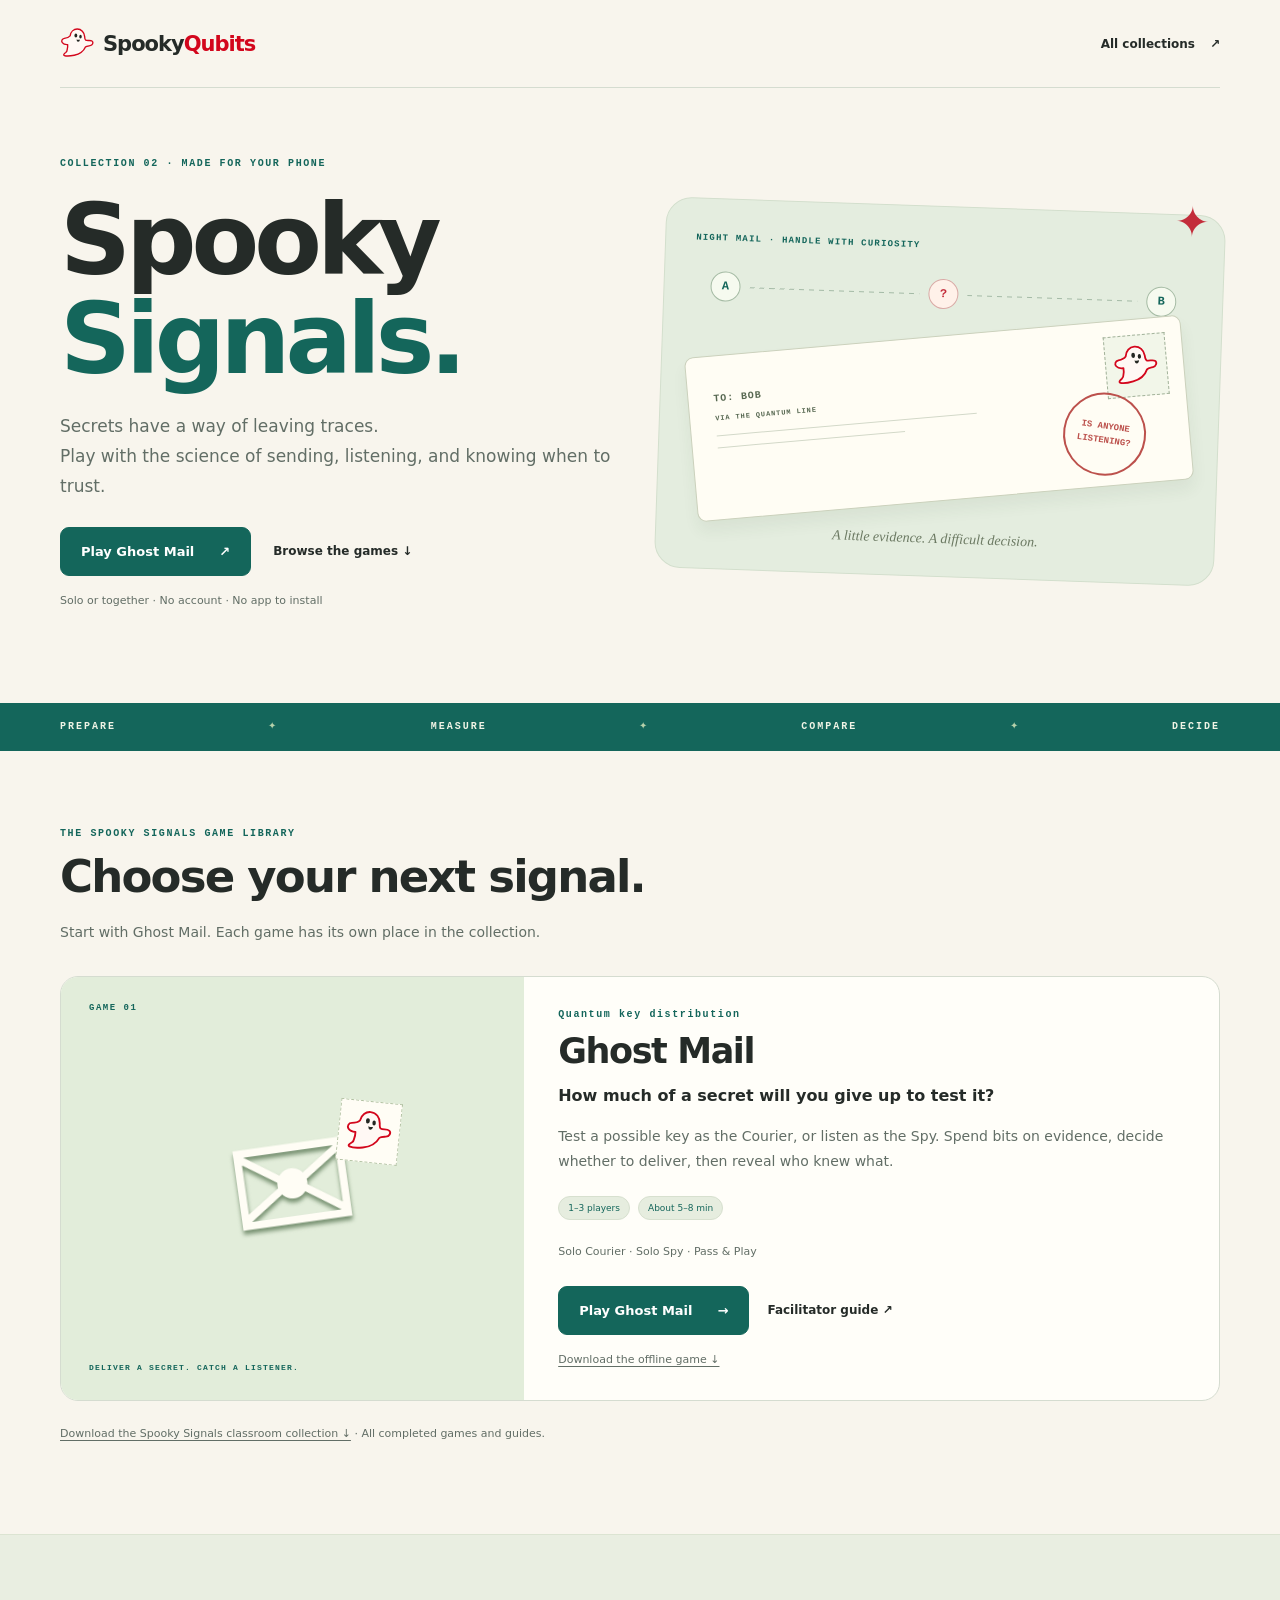
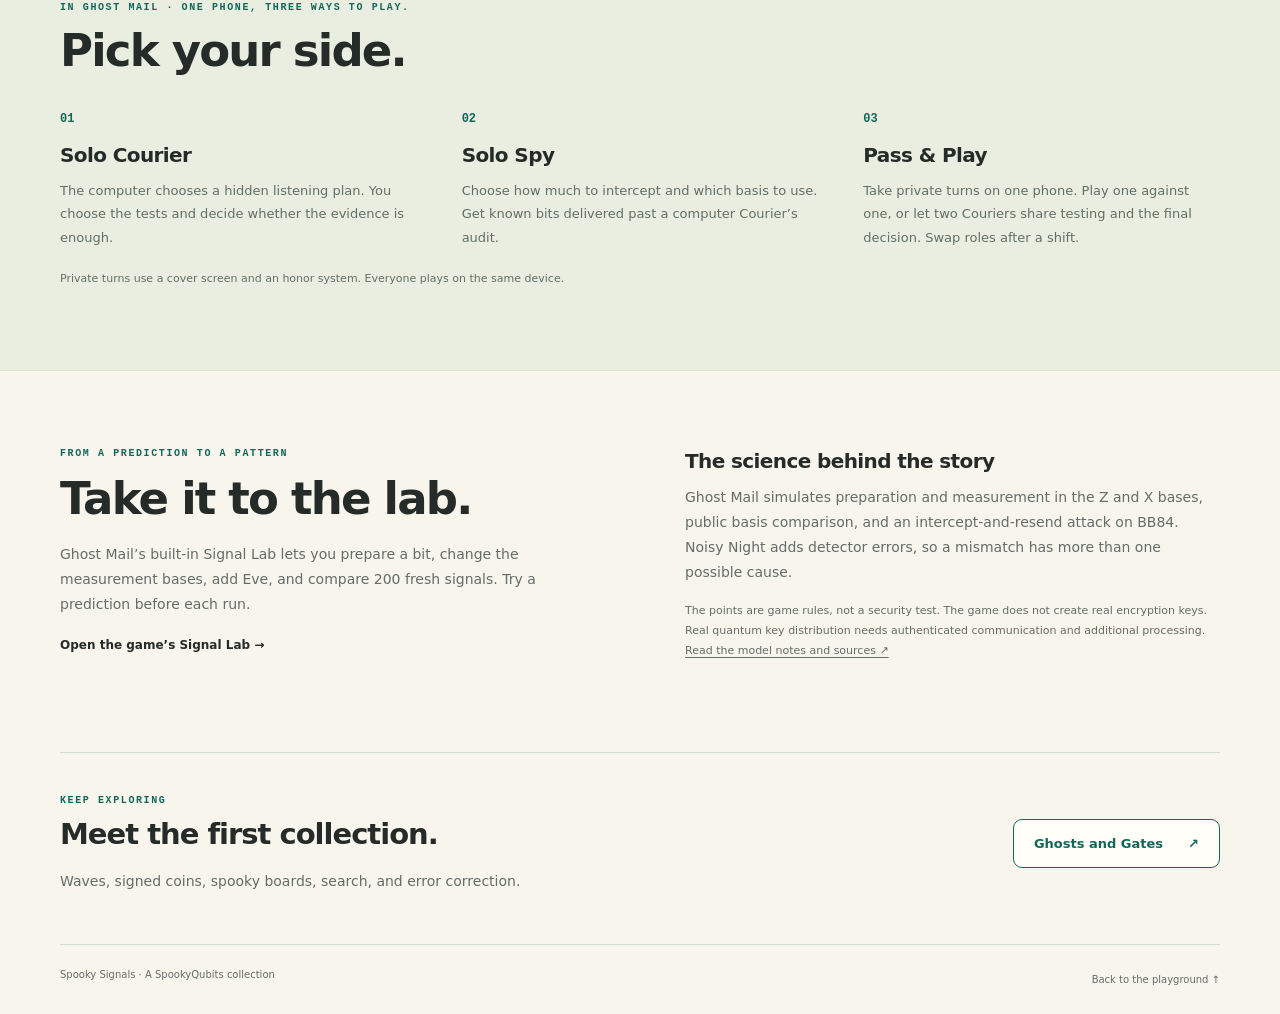
==== index.html @ 12bcbf74 "Publish Spooky Signals collection with Ghost Mail" ====
<!doctype html>
<html lang="en">
<head>
<meta charset="utf-8">
<meta name="viewport" content="width=device-width,initial-scale=1">
<meta name="theme-color" content="#f8f5ed">
<meta name="description" content="Spooky Signals, the second SpookyQubits collection. Play Ghost Mail on your phone: deliver a quantum key, test for a spy, and decide what to trust.">
<title>Spooky Signals · SpookyQubits</title>
<link rel="icon" href="assets/ghost.svg" type="image/svg+xml">
<link rel="stylesheet" href="signals.css">
</head>
<body>
<a class="skip" href="#main">Skip to content</a>
<header class="wrap masthead"><a class="brand" href="index.html"><img src="assets/ghost.svg" alt="" width="35" height="35">Spooky<span>Qubits</span></a><a class="back" href="https://spookyqubits.github.io/Ghosts_and_Gates/#collections">All collections <span aria-hidden="true">↗</span></a></header>
<main id="main">
<section class="wrap intro">
  <div><p class="eyebrow">COLLECTION 02 · MADE FOR YOUR PHONE</p><h1>Spooky<br><em>Signals.</em></h1><p class="lede">Secrets have a way of leaving traces.<br>Play with the science of sending, listening, and knowing when to trust.</p><div class="actions"><a class="button" href="games/ghost-mail/">Play Ghost Mail <span aria-hidden="true">↗</span></a><a class="text-link" href="#games">Browse the games ↓</a></div><p class="small">Solo or together · No account · No app to install</p></div>
  <div class="signal-art" aria-hidden="true"><span class="art-label">NIGHT MAIL · HANDLE WITH CURIOSITY</span><div class="mail-path"><span class="node alice">A</span><span class="trail"></span><span class="node eve">?</span><span class="trail"></span><span class="node bob">B</span></div><div class="envelope"><div class="stamp"><img src="assets/ghost.svg" width="46" height="46" alt=""></div><div class="address"><span>TO: BOB</span><span>VIA THE QUANTUM LINE</span><i></i><i></i></div><span class="postmark">IS ANYONE<br>LISTENING?</span></div><p class="art-note">A little evidence. A difficult decision.</p><span class="spark">✦</span></div>
</section>
<div class="band"><div class="wrap">PREPARE <span>✦</span> MEASURE <span>✦</span> COMPARE <span>✦</span> DECIDE</div></div>
<section class="wrap games-section" id="games" aria-labelledby="games-title">
  <p class="eyebrow">THE SPOOKY SIGNALS GAME LIBRARY</p><h2 id="games-title">Choose your next signal.</h2><p>Start with Ghost Mail. Each game has its own place in the collection.</p>
  <div class="games-grid"><article class="signal-game">
      <div class="game-illustration" aria-hidden="true"><span class="game-sequence">GAME 01</span><div class="game-envelope"><span>✉</span><img src="assets/ghost.svg" width="62" height="62" alt=""></div><p>DELIVER A SECRET. CATCH A LISTENER.</p></div>
      <div class="signal-game-body"><p class="eyebrow">Quantum key distribution</p><h3>Ghost Mail</h3><p class="question">How much of a secret will you give up to test it?</p><p>Test a possible key as the Courier, or listen as the Spy. Spend bits on evidence, decide whether to deliver, then reveal who knew what.</p><div class="tags"><span>1–3 players</span><span>About 5–8 min</span></div><p class="small">Solo Courier · Solo Spy · Pass &amp; Play</p><div class="actions"><a class="button" href="games/ghost-mail/">Play Ghost Mail <span aria-hidden="true">→</span></a><a class="text-link" href="games/ghost-mail/guide.html">Facilitator guide ↗</a></div><p class="small"><a href="games/ghost-mail/index.html" download="GhostMail_Offline.html">Download the offline game ↓</a></p></div>
    </article></div><p class="catalog-download small"><a href="downloads/spooky-signals-classroom-kit.zip" download>Download the Spooky Signals classroom collection ↓</a> · All completed games and guides.</p>
</section>
<section class="modes-section" aria-labelledby="modes-title"><div class="wrap"><p class="eyebrow">IN GHOST MAIL · ONE PHONE, THREE WAYS TO PLAY.</p><h2 id="modes-title">Pick your side.</h2><div class="modes"><article><span class="mode-number">01</span><h3>Solo Courier</h3><p>The computer chooses a hidden listening plan. You choose the tests and decide whether the evidence is enough.</p></article><article><span class="mode-number">02</span><h3>Solo Spy</h3><p>Choose how much to intercept and which basis to use. Get known bits delivered past a computer Courier’s audit.</p></article><article><span class="mode-number">03</span><h3>Pass &amp; Play</h3><p>Take private turns on one phone. Play one against one, or let two Couriers share testing and the final decision. Swap roles after a shift.</p></article></div><p class="small">Private turns use a cover screen and an honor system. Everyone plays on the same device.</p></div></section>
<section class="wrap learning"><div><p class="eyebrow">FROM A PREDICTION TO A PATTERN</p><h2>Take it to the lab.</h2><p>Ghost Mail’s built-in Signal Lab lets you prepare a bit, change the measurement bases, add Eve, and compare 200 fresh signals. Try a prediction before each run.</p><a class="text-link" href="games/ghost-mail/#lab">Open the game’s Signal Lab →</a></div><div><h3>The science behind the story</h3><p>Ghost Mail simulates preparation and measurement in the Z and X bases, public basis comparison, and an intercept-and-resend attack on BB84. Noisy Night adds detector errors, so a mismatch has more than one possible cause.</p><p class="small">The points are game rules, not a security test. The game does not create real encryption keys. Real quantum key distribution needs authenticated communication and additional processing. <a href="games/ghost-mail/guide.html#science">Read the model notes and sources ↗</a></p></div></section>
<section class="wrap collection-return"><div><p class="eyebrow">KEEP EXPLORING</p><h2>Meet the first collection.</h2><p>Waves, signed coins, spooky boards, search, and error correction.</p></div><a class="button light" href="https://spookyqubits.github.io/Ghosts_and_Gates/#games">Ghosts and Gates <span aria-hidden="true">↗</span></a></section>
</main>
<footer class="wrap footer"><span>Spooky Signals · A SpookyQubits collection</span><a href="index.html">Back to the playground ↑</a></footer>
</body>
</html>
---- signals.css ----
:root{--paper:#f8f5ed;--ink:#252b28;--teal:#14665b;--muted:#626e66;--line:#d5dcd0;--white:#fffef9;--red:#c32d3b;font-family:"Avenir Next",Avenir,system-ui,-apple-system,sans-serif;color:var(--ink);background:var(--paper);font-synthesis:none;scroll-behavior:smooth}*{box-sizing:border-box}body{margin:0}a{color:inherit;text-decoration:none;touch-action:manipulation}img{display:block;max-width:100%}a:focus-visible,button:focus-visible{outline:3px solid #2375bf;outline-offset:5px}.wrap{width:min(1160px,calc(100% - 80px));margin:auto}.skip{position:fixed;top:-100px;left:20px;background:var(--ink);color:white;padding:14px;z-index:10}.skip:focus{top:12px}.masthead{display:flex;justify-content:space-between;align-items:center;gap:20px;border-bottom:1px solid var(--line);height:88px}.brand{display:flex;align-items:center;font-size:21px;font-weight:850;letter-spacing:-1px}.brand img{margin-right:8px}.brand span{color:#d3061c}.back{font-size:12px;font-weight:650;display:flex;gap:15px;padding:12px 0}.back:hover,.text-link:hover{color:var(--red)}.intro{display:grid;grid-template-columns:1fr 1fr;align-items:center;gap:40px;padding:68px 0 76px}.eyebrow{font:700 10px/1.5 ui-monospace,monospace;letter-spacing:1.6px;color:var(--teal);margin:0 0 20px}h1{font-size:clamp(60px,7.7vw,100px);line-height:1;letter-spacing:-5px;margin:0 0 24px;font-weight:800}h1 em{font-style:normal;color:var(--teal)}.lede{font-size:17px;color:var(--muted);line-height:1.75;margin:0 0 26px}.actions{display:flex;align-items:center;gap:22px;flex-wrap:wrap;margin:24px 0 15px}.button{display:inline-flex;justify-content:center;align-items:center;gap:25px;min-height:49px;background:var(--teal);color:white;border:1px solid var(--teal);border-radius:9px;padding:13px 20px;font-size:13px;font-weight:750}.button:hover{background:#0b5148}.button.light{background:var(--white);color:var(--teal)}.button.light:hover{background:#e5eee1}.text-link{font-size:12px;font-weight:750;line-height:1.6;padding:12px 0}.small{font-size:11px;line-height:1.8;color:var(--muted)}.small a{text-decoration:underline;text-underline-offset:3px}.signal-art{position:relative;background:#e4eddf;border:1px solid #d3dfcd;min-height:350px;border-radius:26px;padding:26px 30px;transform:rotate(2deg)}.art-label{font:600 9px ui-monospace,monospace;letter-spacing:1.2px;color:var(--teal)}.mail-path{display:flex;align-items:center;gap:9px;margin:27px 16px}.node{border:1px solid #a5bba4;background:#f6faef;width:30px;height:30px;border-radius:50%;display:grid;place-items:center;font:700 12px ui-monospace,monospace;color:var(--teal)}.node.eve{border-color:#d9aaa6;color:var(--red);background:#fff1e9}.trail{flex:1;height:1px;background:repeating-linear-gradient(90deg,#a4baa6 0 5px,transparent 5px 10px)}.envelope{background:#fffdf4;border:1px solid #cbd1bc;border-radius:9px;min-height:165px;padding:25px;position:relative;box-shadow:0 10px 15px #344a3010;transform:rotate(-7deg)}.stamp{position:absolute;right:16px;top:15px;border:1px dashed #a3b29a;background:#f2f6e9;padding:7px}.address{padding-top:10px;display:grid;gap:7px;font:600 10px/1.5 ui-monospace,monospace;letter-spacing:.9px;max-width:65%;color:#576851}.address span:nth-child(2){font-size:7px}.address i{display:block;width:90%;height:1px;background:#d3d9c9;margin-top:4px}.address i:last-child{width:65%}.postmark{position:absolute;right:43px;bottom:10px;border:2px solid #bc514c;border-radius:50%;height:83px;width:83px;display:grid;place-content:center;text-align:center;color:#bc514c;transform:rotate(13deg);font:700 9px/1.5 ui-monospace,monospace}.art-note{text-align:center;font:italic 14px/1.6 Georgia,serif;color:#6b7962;margin:27px 0 0}.spark{position:absolute;top:-18px;right:15px;color:var(--red);font-size:42px}.band{background:var(--teal);color:#f0f4e6;font:650 10px/1.4 ui-monospace,monospace;letter-spacing:2px;padding:17px 0}.band .wrap{display:flex;gap:24px;justify-content:space-between;align-items:center}.band span{color:#b6d1ab}h2{font-size:clamp(30px,4vw,45px);line-height:1.14;letter-spacing:-1.8px;margin:0 0 18px}h2>span{color:var(--teal)}h3{font-size:20px;letter-spacing:-.6px;margin:0 0 12px}p{font-size:14px;line-height:1.8;color:var(--muted);margin:0 0 16px}.game-section{display:grid;grid-template-columns:1.15fr 1fr;gap:90px;padding:82px 0;scroll-margin-top:30px}.game-copy .eyebrow{margin-bottom:11px}.game-copy h2{font-size:51px}.question{font-size:17px;font-weight:700;color:var(--ink);line-height:1.5}.tags{display:flex;gap:8px;flex-wrap:wrap;margin:22px 0}.tags span{background:#e6eddf;border:1px solid #d7e0cf;font-size:9px;padding:6px 9px;border-radius:999px;color:var(--teal)}.ticket{border:1px solid var(--line);border-radius:17px;background:var(--white);padding:25px;align-self:start;position:relative;margin-top:20px;box-shadow:0 10px 20px #344a3005}.ticket-top,.ticket-bottom{display:flex;justify-content:space-between;gap:15px;font:600 8px ui-monospace,monospace;letter-spacing:1px;color:var(--teal)}.ticket-top{padding-bottom:20px;border-bottom:1px dashed var(--line);margin-bottom:23px}.ticket h3{font-size:25px}.ticket ol{list-style:none;padding:0;margin:0;counter-reset:steps}.ticket li{counter-increment:steps;padding:16px 0 16px 36px;position:relative;border-bottom:1px solid #edf0e7}.ticket li:before{content:"0" counter(steps);font:600 11px ui-monospace,monospace;position:absolute;left:0;top:21px;color:var(--teal)}.ticket li b{font-size:13px}.ticket li p{font-size:12px;margin:6px 0 0}.ticket-bottom{border-top:1px dashed var(--line);padding-top:20px;margin-top:22px}.modes-section{padding:65px 0;background:#e9eee1;border-block:1px solid #dce4d2}.modes-section .eyebrow{margin-bottom:10px}.modes{display:grid;grid-template-columns:repeat(3,1fr);gap:45px;margin:35px 0 20px}.mode-number{font:600 12px ui-monospace,monospace;color:var(--teal);display:block;margin-bottom:17px}.modes p{font-size:13px;margin-bottom:0}.learning{display:grid;grid-template-columns:1fr 1fr;gap:90px;padding:75px 0}.learning h3{margin-top:3px}.learning .eyebrow{margin-bottom:12px}.collection-return{border-top:1px solid var(--line);display:flex;align-items:center;justify-content:space-between;gap:40px;padding:40px 0 50px}.collection-return h2{font-size:29px;letter-spacing:-1px}.collection-return .eyebrow{margin-bottom:10px}.collection-return p{margin-bottom:0}.collection-return .button{flex-shrink:0}.footer{border-top:1px solid var(--line);display:flex;justify-content:space-between;gap:20px;padding:24px 0;font-size:10px;color:var(--muted)}.footer a{padding:5px 0}.footer a:hover{color:var(--teal)}
@media(max-width:900px){.wrap{width:calc(100% - 48px)}.intro{gap:24px;padding:50px 0}.lede{font-size:15px}.signal-art{padding:22px;min-height:320px}.art-label{font-size:7px}.envelope{padding:20px;min-height:150px}.postmark{right:25px}.actions{gap:17px}.button{font-size:12px;padding:12px 16px;gap:15px}.game-section,.learning{gap:45px;padding-block:55px}.modes{gap:28px}}
@media(max-width:600px){.wrap{width:calc(100% - 36px)}.masthead{height:75px}.brand{font-size:18px}.brand img{width:30px;height:30px;margin-right:5px}.back{font-size:10px;gap:7px}.intro{grid-template-columns:1fr;padding:36px 0 40px;gap:30px}.eyebrow{font-size:8px;letter-spacing:1.2px;margin-bottom:17px}h1{font-size:76px;letter-spacing:-4px}.lede{font-size:15px}.signal-art{width:calc(100% - 12px);max-width:390px;margin:5px auto 0;min-height:320px}.art-label{font-size:8px}.band{font-size:8px;letter-spacing:.8px;padding:15px 0}.band .wrap{gap:8px}.game-section,.learning{grid-template-columns:1fr;gap:28px;padding-block:45px}.game-copy h2{font-size:43px}.ticket{margin-top:0}.modes-section{padding:42px 0}.modes{grid-template-columns:1fr;gap:24px;margin-top:25px}.modes article{position:relative;padding-left:37px}.mode-number{position:absolute;top:4px;left:0}.modes h3{font-size:19px;margin-bottom:7px}.modes p{font-size:14px}.collection-return{display:block;padding-block:30px 40px}.collection-return .button{margin-top:20px}.collection-return h2{font-size:29px}.footer{flex-direction:column;gap:10px}p{font-size:14px}.small{font-size:11px}.ticket li p{font-size:13px}}
@media(prefers-reduced-motion:reduce){:root{scroll-behavior:auto}}

/* Collection catalog: one card now, an independent route for each future game. */
.games-section{padding-block:75px;scroll-margin-top:25px}.games-section>.eyebrow{margin-bottom:10px}.games-grid{display:grid;grid-template-columns:repeat(2,minmax(0,1fr));gap:25px;margin-top:30px}.signal-game{border:1px solid var(--line);border-radius:18px;background:var(--white);overflow:hidden}.signal-game:only-child{grid-column:1/-1;display:grid;grid-template-columns:.8fr 1.2fr}.game-illustration{background:#e2edda;padding:26px 28px;display:flex;flex-direction:column;justify-content:space-between;gap:20px;min-height:250px}.game-sequence{font:650 9px ui-monospace,monospace;letter-spacing:1.5px;color:var(--teal)}.game-illustration>p{font:650 8px/1.5 ui-monospace,monospace;letter-spacing:1.2px;margin:0;color:var(--teal)}.game-envelope{display:grid;place-items:center;position:relative;max-width:240px;width:100%;margin:10px auto;transform:rotate(-8deg)}.game-envelope>span{font-size:155px;line-height:1.1;color:#fffdf5;filter:drop-shadow(0 4px 2px #779171)}.game-envelope img{position:absolute;right:6px;top:10px;transform:rotate(14deg);background:#fffdf5;border:1px dashed #b1c1a2;padding:6px}.signal-game-body{padding:30px 34px}.signal-game-body>.eyebrow{margin-bottom:9px}.signal-game-body h3{font-size:35px;letter-spacing:-1.4px;margin-bottom:13px}.signal-game-body .question{font-size:16px}.signal-game-body .actions{gap:18px}.signal-game-body>.small:last-child{margin-bottom:0}.catalog-download{margin-top:23px}.catalog-download a{text-decoration:underline;text-underline-offset:3px}@media(max-width:900px){.signal-game:only-child{grid-template-columns:.7fr 1fr}.signal-game-body{padding:25px}.game-illustration{padding:23px}.game-envelope>span{font-size:130px}.game-envelope img{width:53px;height:53px}}@media(max-width:600px){.games-section{padding-block:45px}.games-grid{grid-template-columns:1fr}.signal-game:only-child{display:block}.game-illustration{min-height:210px;padding:22px;gap:4px}.game-envelope{margin:0 auto}.game-envelope>span{font-size:110px}.game-envelope img{right:35px;top:10px;width:47px;height:47px}.signal-game-body{padding:25px}.signal-game-body h3{font-size:32px}}
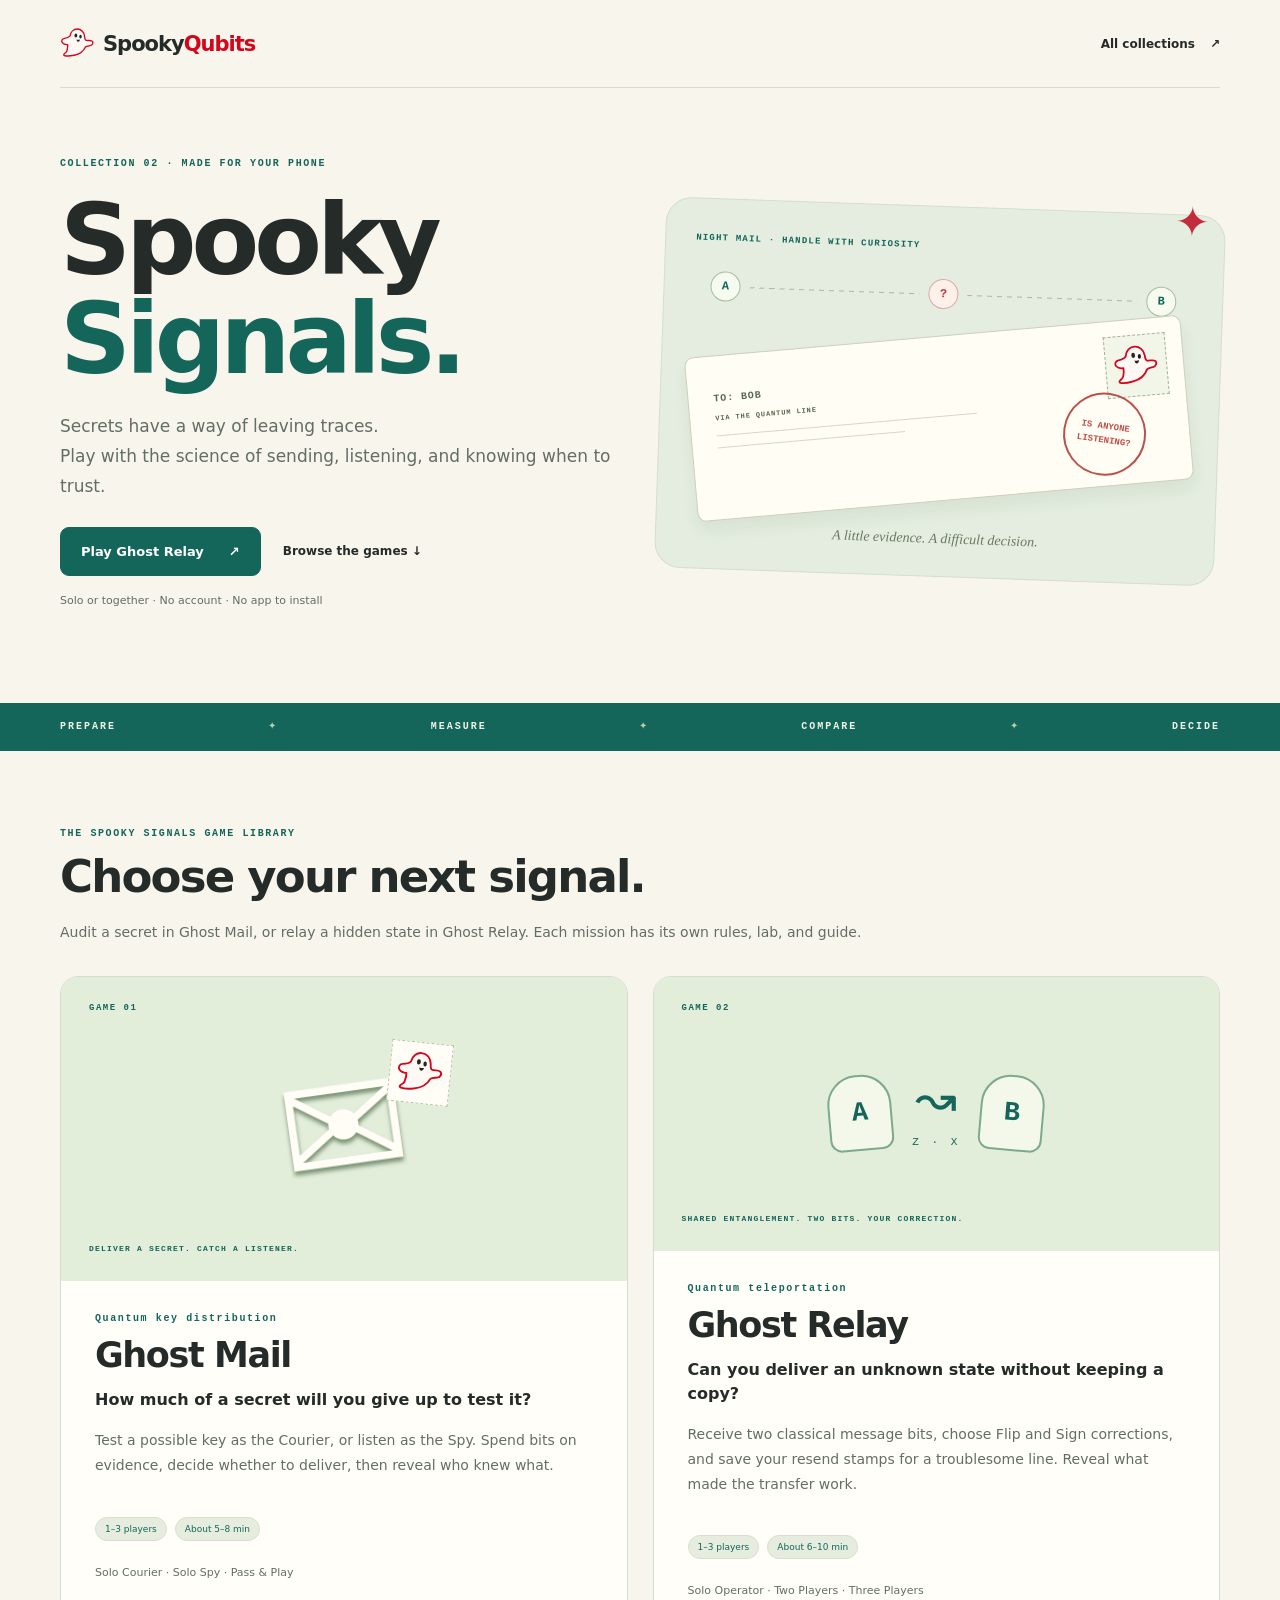
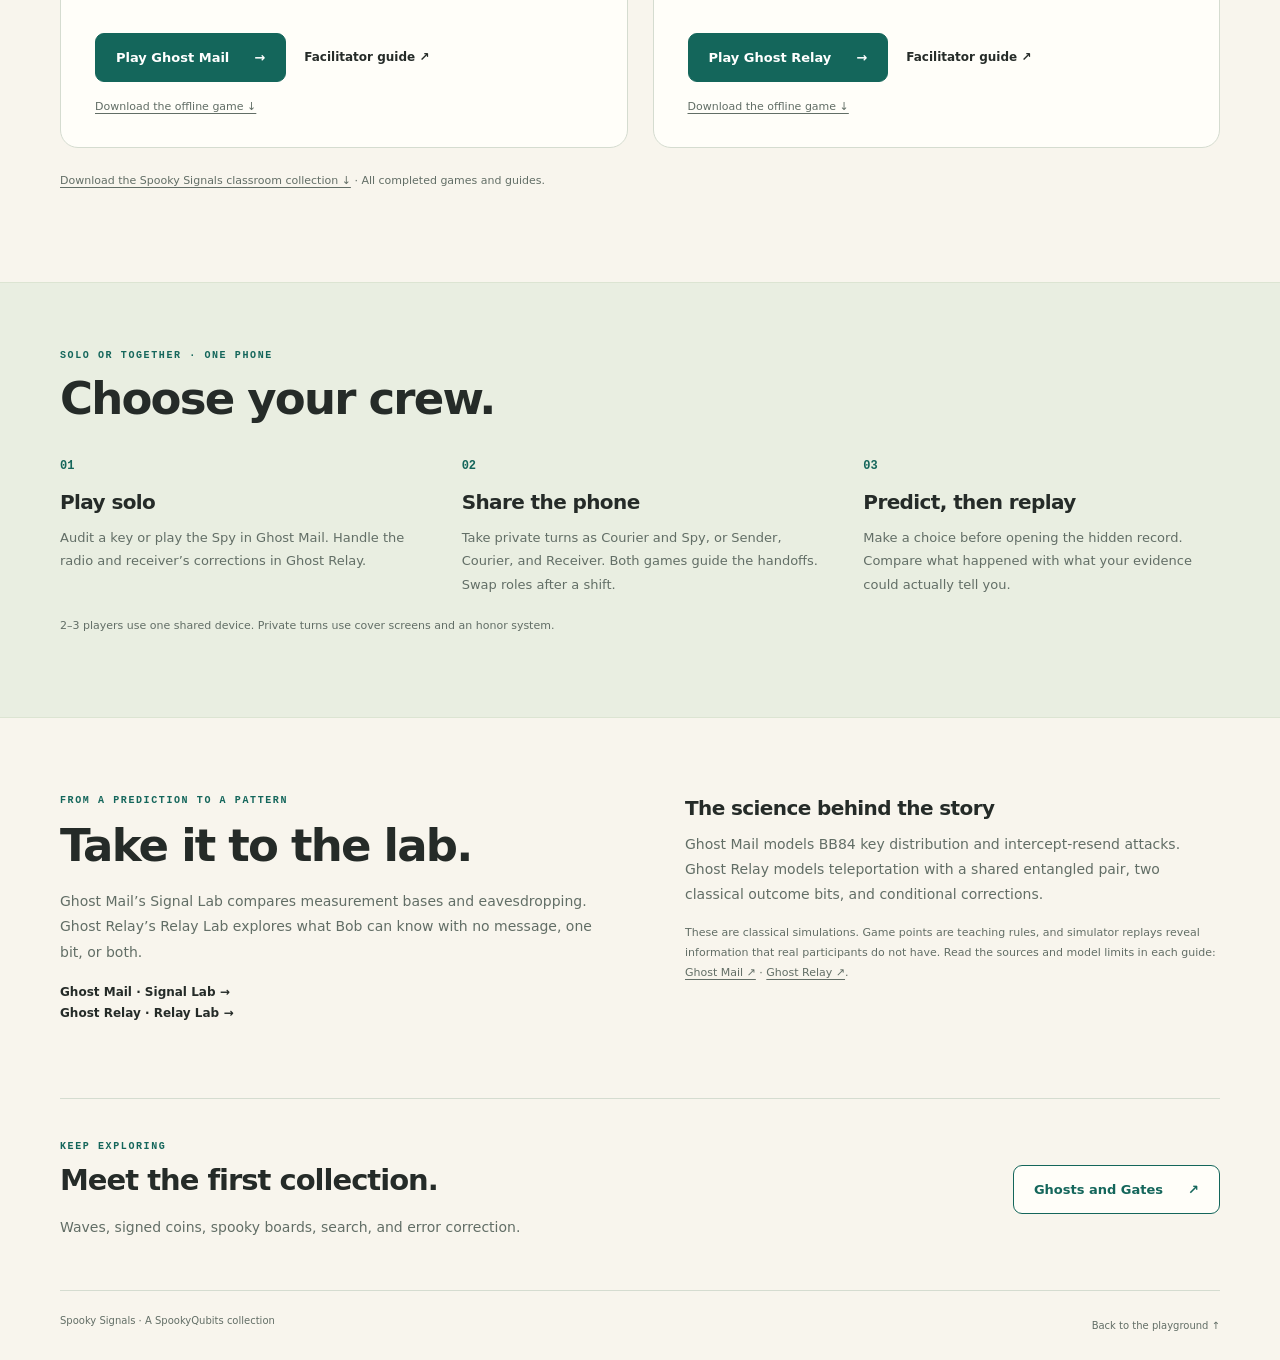
==== commit 51bc24d4: "Add Ghost Relay teleportation game" ====
--- a/index.html
+++ b/index.html
@@ -4,7 +4,7 @@
 <meta charset="utf-8">
 <meta name="viewport" content="width=device-width,initial-scale=1">
 <meta name="theme-color" content="#f8f5ed">
-<meta name="description" content="Spooky Signals, the second SpookyQubits collection. Play Ghost Mail on your phone: deliver a quantum key, test for a spy, and decide what to trust.">
+<meta name="description" content="Spooky Signals, the second SpookyQubits collection. Play Ghost Mail and Ghost Relay on your phone: explore quantum keys, eavesdropping, and teleportation solo or with a crew.">
 <title>Spooky Signals · SpookyQubits</title>
 <link rel="icon" href="assets/ghost.svg" type="image/svg+xml">
 <link rel="stylesheet" href="signals.css">
@@ -14,19 +14,23 @@
 <header class="wrap masthead"><a class="brand" href="index.html"><img src="assets/ghost.svg" alt="" width="35" height="35">Spooky<span>Qubits</span></a><a class="back" href="https://spookyqubits.github.io/Ghosts_and_Gates/#collections">All collections <span aria-hidden="true">↗</span></a></header>
 <main id="main">
 <section class="wrap intro">
-  <div><p class="eyebrow">COLLECTION 02 · MADE FOR YOUR PHONE</p><h1>Spooky<br><em>Signals.</em></h1><p class="lede">Secrets have a way of leaving traces.<br>Play with the science of sending, listening, and knowing when to trust.</p><div class="actions"><a class="button" href="games/ghost-mail/">Play Ghost Mail <span aria-hidden="true">↗</span></a><a class="text-link" href="#games">Browse the games ↓</a></div><p class="small">Solo or together · No account · No app to install</p></div>
+  <div><p class="eyebrow">COLLECTION 02 · MADE FOR YOUR PHONE</p><h1>Spooky<br><em>Signals.</em></h1><p class="lede">Secrets have a way of leaving traces.<br>Play with the science of sending, listening, and knowing when to trust.</p><div class="actions"><a class="button" href="games/ghost-relay/">Play Ghost Relay <span aria-hidden="true">↗</span></a><a class="text-link" href="#games">Browse the games ↓</a></div><p class="small">Solo or together · No account · No app to install</p></div>
   <div class="signal-art" aria-hidden="true"><span class="art-label">NIGHT MAIL · HANDLE WITH CURIOSITY</span><div class="mail-path"><span class="node alice">A</span><span class="trail"></span><span class="node eve">?</span><span class="trail"></span><span class="node bob">B</span></div><div class="envelope"><div class="stamp"><img src="assets/ghost.svg" width="46" height="46" alt=""></div><div class="address"><span>TO: BOB</span><span>VIA THE QUANTUM LINE</span><i></i><i></i></div><span class="postmark">IS ANYONE<br>LISTENING?</span></div><p class="art-note">A little evidence. A difficult decision.</p><span class="spark">✦</span></div>
 </section>
 <div class="band"><div class="wrap">PREPARE <span>✦</span> MEASURE <span>✦</span> COMPARE <span>✦</span> DECIDE</div></div>
 <section class="wrap games-section" id="games" aria-labelledby="games-title">
-  <p class="eyebrow">THE SPOOKY SIGNALS GAME LIBRARY</p><h2 id="games-title">Choose your next signal.</h2><p>Start with Ghost Mail. Each game has its own place in the collection.</p>
+  <p class="eyebrow">THE SPOOKY SIGNALS GAME LIBRARY</p><h2 id="games-title">Choose your next signal.</h2><p>Audit a secret in Ghost Mail, or relay a hidden state in Ghost Relay. Each mission has its own rules, lab, and guide.</p>
   <div class="games-grid"><article class="signal-game">
       <div class="game-illustration" aria-hidden="true"><span class="game-sequence">GAME 01</span><div class="game-envelope"><span>✉</span><img src="assets/ghost.svg" width="62" height="62" alt=""></div><p>DELIVER A SECRET. CATCH A LISTENER.</p></div>
       <div class="signal-game-body"><p class="eyebrow">Quantum key distribution</p><h3>Ghost Mail</h3><p class="question">How much of a secret will you give up to test it?</p><p>Test a possible key as the Courier, or listen as the Spy. Spend bits on evidence, decide whether to deliver, then reveal who knew what.</p><div class="tags"><span>1–3 players</span><span>About 5–8 min</span></div><p class="small">Solo Courier · Solo Spy · Pass &amp; Play</p><div class="actions"><a class="button" href="games/ghost-mail/">Play Ghost Mail <span aria-hidden="true">→</span></a><a class="text-link" href="games/ghost-mail/guide.html">Facilitator guide ↗</a></div><p class="small"><a href="games/ghost-mail/index.html" download="GhostMail_Offline.html">Download the offline game ↓</a></p></div>
+    </article>
+<article class="signal-game">
+      <div class="game-illustration" aria-hidden="true"><span class="game-sequence">GAME 02</span><div class="relay-card-art"><span>A</span><i>↝<br><small>Z · X</small></i><span>B</span></div><p>SHARED ENTANGLEMENT. TWO BITS. YOUR CORRECTION.</p></div>
+      <div class="signal-game-body"><p class="eyebrow">Quantum teleportation</p><h3>Ghost Relay</h3><p class="question">Can you deliver an unknown state without keeping a copy?</p><p>Receive two classical message bits, choose Flip and Sign corrections, and save your resend stamps for a troublesome line. Reveal what made the transfer work.</p><div class="tags"><span>1–3 players</span><span>About 6–10 min</span></div><p class="small">Solo Operator · Two Players · Three Players</p><div class="actions"><a class="button" href="games/ghost-relay/">Play Ghost Relay <span aria-hidden="true">→</span></a><a class="text-link" href="games/ghost-relay/guide.html">Facilitator guide ↗</a></div><p class="small"><a href="games/ghost-relay/index.html" download="GhostRelay_Offline.html">Download the offline game ↓</a></p></div>
     </article></div><p class="catalog-download small"><a href="downloads/spooky-signals-classroom-kit.zip" download>Download the Spooky Signals classroom collection ↓</a> · All completed games and guides.</p>
 </section>
-<section class="modes-section" aria-labelledby="modes-title"><div class="wrap"><p class="eyebrow">IN GHOST MAIL · ONE PHONE, THREE WAYS TO PLAY.</p><h2 id="modes-title">Pick your side.</h2><div class="modes"><article><span class="mode-number">01</span><h3>Solo Courier</h3><p>The computer chooses a hidden listening plan. You choose the tests and decide whether the evidence is enough.</p></article><article><span class="mode-number">02</span><h3>Solo Spy</h3><p>Choose how much to intercept and which basis to use. Get known bits delivered past a computer Courier’s audit.</p></article><article><span class="mode-number">03</span><h3>Pass &amp; Play</h3><p>Take private turns on one phone. Play one against one, or let two Couriers share testing and the final decision. Swap roles after a shift.</p></article></div><p class="small">Private turns use a cover screen and an honor system. Everyone plays on the same device.</p></div></section>
-<section class="wrap learning"><div><p class="eyebrow">FROM A PREDICTION TO A PATTERN</p><h2>Take it to the lab.</h2><p>Ghost Mail’s built-in Signal Lab lets you prepare a bit, change the measurement bases, add Eve, and compare 200 fresh signals. Try a prediction before each run.</p><a class="text-link" href="games/ghost-mail/#lab">Open the game’s Signal Lab →</a></div><div><h3>The science behind the story</h3><p>Ghost Mail simulates preparation and measurement in the Z and X bases, public basis comparison, and an intercept-and-resend attack on BB84. Noisy Night adds detector errors, so a mismatch has more than one possible cause.</p><p class="small">The points are game rules, not a security test. The game does not create real encryption keys. Real quantum key distribution needs authenticated communication and additional processing. <a href="games/ghost-mail/guide.html#science">Read the model notes and sources ↗</a></p></div></section>
+<section class="modes-section" aria-labelledby="modes-title"><div class="wrap"><p class="eyebrow">SOLO OR TOGETHER · ONE PHONE</p><h2 id="modes-title">Choose your crew.</h2><div class="modes"><article><span class="mode-number">01</span><h3>Play solo</h3><p>Audit a key or play the Spy in Ghost Mail. Handle the radio and receiver’s corrections in Ghost Relay.</p></article><article><span class="mode-number">02</span><h3>Share the phone</h3><p>Take private turns as Courier and Spy, or Sender, Courier, and Receiver. Both games guide the handoffs. Swap roles after a shift.</p></article><article><span class="mode-number">03</span><h3>Predict, then replay</h3><p>Make a choice before opening the hidden record. Compare what happened with what your evidence could actually tell you.</p></article></div><p class="small">2–3 players use one shared device. Private turns use cover screens and an honor system.</p></div></section>
+<section class="wrap learning"><div><p class="eyebrow">FROM A PREDICTION TO A PATTERN</p><h2>Take it to the lab.</h2><p>Ghost Mail’s Signal Lab compares measurement bases and eavesdropping. Ghost Relay’s Relay Lab explores what Bob can know with no message, one bit, or both.</p><a class="text-link" href="games/ghost-mail/#lab">Ghost Mail · Signal Lab →</a><br><a class="text-link" href="games/ghost-relay/#lab">Ghost Relay · Relay Lab →</a></div><div><h3>The science behind the story</h3><p>Ghost Mail models BB84 key distribution and intercept-resend attacks. Ghost Relay models teleportation with a shared entangled pair, two classical outcome bits, and conditional corrections.</p><p class="small">These are classical simulations. Game points are teaching rules, and simulator replays reveal information that real participants do not have. Read the sources and model limits in each guide: <a href="games/ghost-mail/guide.html#science">Ghost Mail ↗</a> · <a href="games/ghost-relay/guide.html#science">Ghost Relay ↗</a>.</p></div></section>
 <section class="wrap collection-return"><div><p class="eyebrow">KEEP EXPLORING</p><h2>Meet the first collection.</h2><p>Waves, signed coins, spooky boards, search, and error correction.</p></div><a class="button light" href="https://spookyqubits.github.io/Ghosts_and_Gates/#games">Ghosts and Gates <span aria-hidden="true">↗</span></a></section>
 </main>
 <footer class="wrap footer"><span>Spooky Signals · A SpookyQubits collection</span><a href="index.html">Back to the playground ↑</a></footer>
--- a/signals.css
+++ b/signals.css
@@ -5,3 +5,5 @@
 
 /* Collection catalog: one card now, an independent route for each future game. */
 .games-section{padding-block:75px;scroll-margin-top:25px}.games-section>.eyebrow{margin-bottom:10px}.games-grid{display:grid;grid-template-columns:repeat(2,minmax(0,1fr));gap:25px;margin-top:30px}.signal-game{border:1px solid var(--line);border-radius:18px;background:var(--white);overflow:hidden}.signal-game:only-child{grid-column:1/-1;display:grid;grid-template-columns:.8fr 1.2fr}.game-illustration{background:#e2edda;padding:26px 28px;display:flex;flex-direction:column;justify-content:space-between;gap:20px;min-height:250px}.game-sequence{font:650 9px ui-monospace,monospace;letter-spacing:1.5px;color:var(--teal)}.game-illustration>p{font:650 8px/1.5 ui-monospace,monospace;letter-spacing:1.2px;margin:0;color:var(--teal)}.game-envelope{display:grid;place-items:center;position:relative;max-width:240px;width:100%;margin:10px auto;transform:rotate(-8deg)}.game-envelope>span{font-size:155px;line-height:1.1;color:#fffdf5;filter:drop-shadow(0 4px 2px #779171)}.game-envelope img{position:absolute;right:6px;top:10px;transform:rotate(14deg);background:#fffdf5;border:1px dashed #b1c1a2;padding:6px}.signal-game-body{padding:30px 34px}.signal-game-body>.eyebrow{margin-bottom:9px}.signal-game-body h3{font-size:35px;letter-spacing:-1.4px;margin-bottom:13px}.signal-game-body .question{font-size:16px}.signal-game-body .actions{gap:18px}.signal-game-body>.small:last-child{margin-bottom:0}.catalog-download{margin-top:23px}.catalog-download a{text-decoration:underline;text-underline-offset:3px}@media(max-width:900px){.signal-game:only-child{grid-template-columns:.7fr 1fr}.signal-game-body{padding:25px}.game-illustration{padding:23px}.game-envelope>span{font-size:130px}.game-envelope img{width:53px;height:53px}}@media(max-width:600px){.games-section{padding-block:45px}.games-grid{grid-template-columns:1fr}.signal-game:only-child{display:block}.game-illustration{min-height:210px;padding:22px;gap:4px}.game-envelope{margin:0 auto}.game-envelope>span{font-size:110px}.game-envelope img{right:35px;top:10px;width:47px;height:47px}.signal-game-body{padding:25px}.signal-game-body h3{font-size:32px}}
+
+.relay-card-art{display:flex;align-items:center;justify-content:center;gap:20px;min-height:160px;color:var(--teal)}.relay-card-art>span{display:grid;place-items:center;width:64px;height:76px;border:2px solid #7caa8d;border-radius:30px 30px 12px 12px;background:#f4f8eb;font:750 27px ui-monospace,monospace;transform:rotate(-5deg)}.relay-card-art>span:last-child{transform:rotate(5deg)}.relay-card-art i{font:500 50px/1 ui-monospace,monospace;text-align:center;font-style:normal}.relay-card-art small{font-size:11px;letter-spacing:3px;display:block;margin-top:9px}.signal-game{display:flex;flex-direction:column}.signal-game:only-child{display:grid}.signal-game-body{display:flex;flex-direction:column;flex:1}.signal-game-body>.actions{margin-top:auto;padding-top:16px}@media(max-width:600px){.signal-game:only-child{display:flex}.relay-card-art{min-height:130px}}
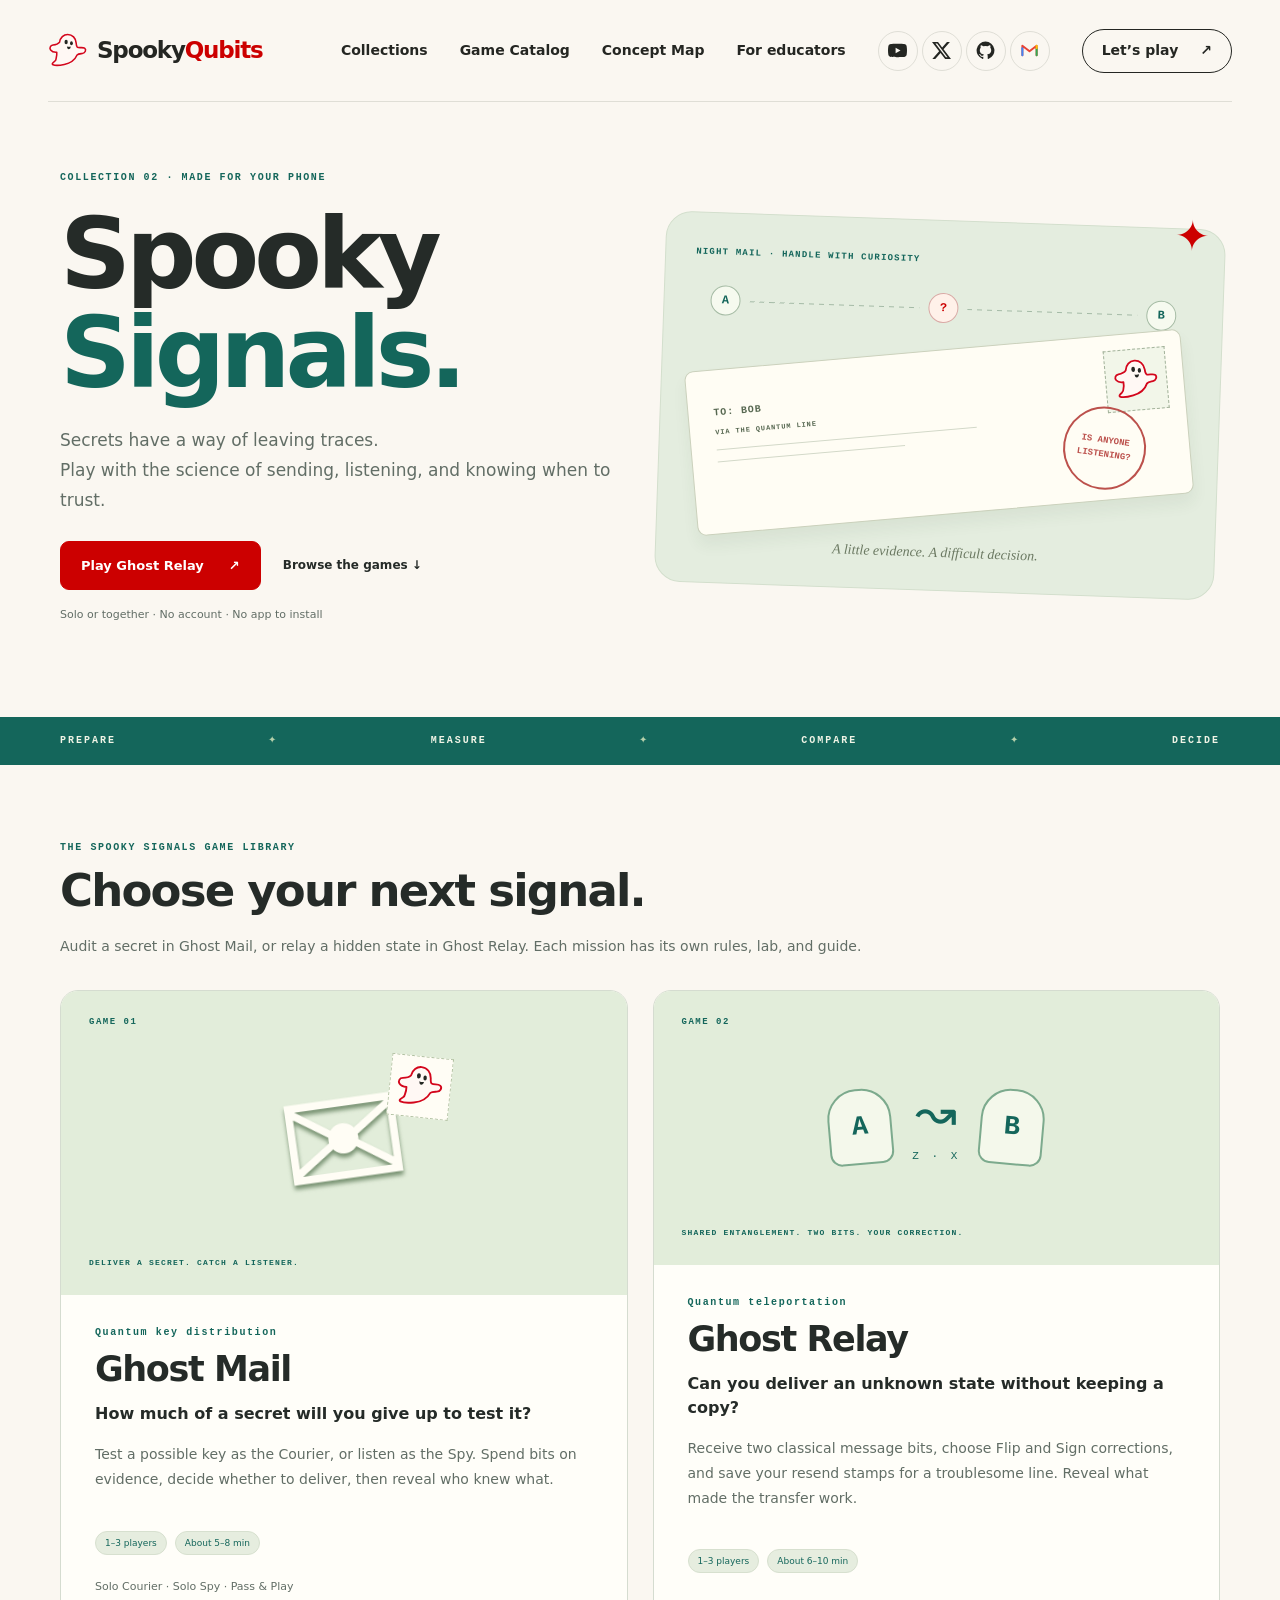
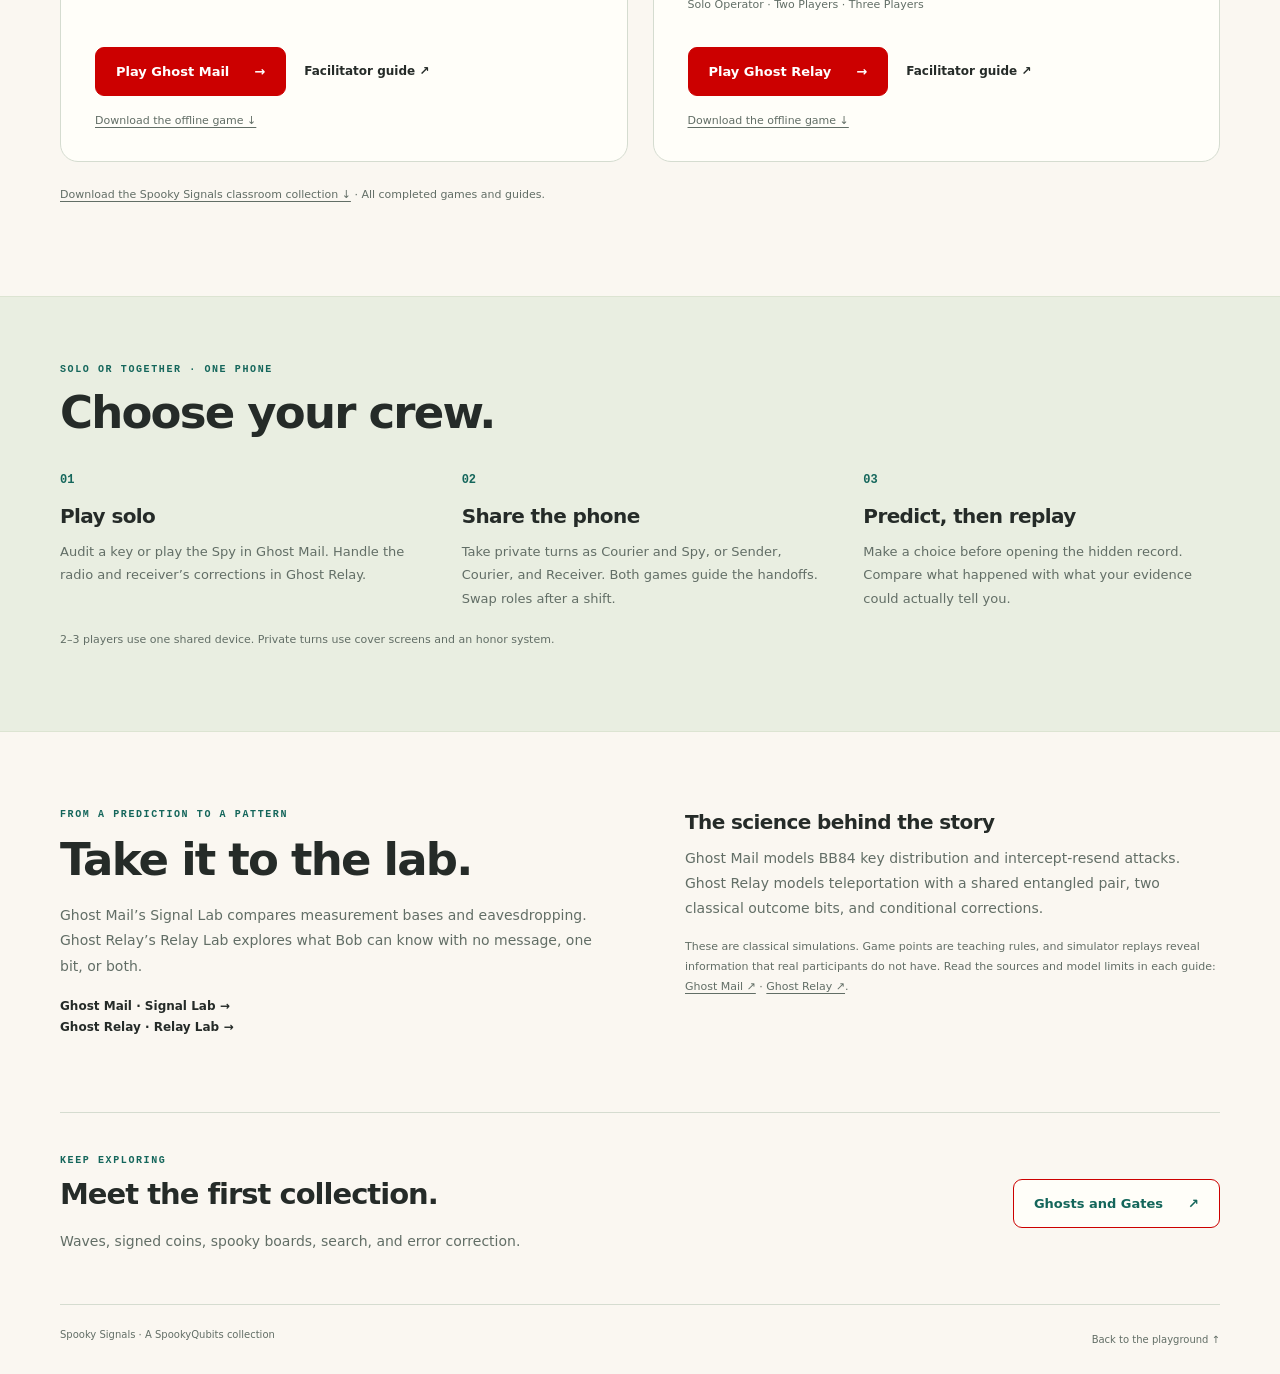
==== commit 443249b2: "Share the SpookyQubits header across non-game pages" ====
--- a/index.html
+++ b/index.html
@@ -8,10 +8,97 @@
 <title>Spooky Signals · SpookyQubits</title>
 <link rel="icon" href="assets/ghost.svg" type="image/svg+xml">
 <link rel="stylesheet" href="signals.css">
+<style>
+.sq-site-header {
+  box-sizing: border-box;
+  display: flex;
+  align-items: center;
+  justify-content: space-between;
+  width: min(1220px, calc(100% - 96px));
+  max-width: none;
+  min-height: 102px;
+  margin: 0 auto;
+  padding: 0;
+  border-bottom: 1px solid #dfded6;
+  color: #242622;
+  font: 650 14px/1.25 "Avenir Next", Avenir, "Segoe UI", system-ui, sans-serif;
+}
+.sq-site-header nav {
+  display: flex;
+  align-items: center;
+  gap: 32px;
+  margin: 0;
+}
+.sq-site-header a {
+  box-sizing: border-box;
+  display: inline-flex;
+  align-items: center;
+  min-height: 44px;
+  padding: 0;
+  color: inherit;
+  text-decoration: none;
+  white-space: nowrap;
+}
+.sq-site-header a:hover { color: #cc0000; }
+.sq-site-header a:focus-visible { outline: 3px solid #1363c4; outline-offset: 5px; }
+.sq-site-header .sq-brand { gap: 9px; font-size: 23px; font-weight: 850; letter-spacing: -1.2px; }
+.sq-site-header .sq-brand svg { display: block; width: 40px; height: 40px; }
+.sq-site-header .sq-brand-red { color: #cc0000; }
+.sq-site-header .sq-social-links { display: inline-flex; align-items: center; gap: 4px; }
+.sq-site-header .sq-social-links a {
+  justify-content: center;
+  width: 40px;
+  min-height: 40px;
+  border: 1px solid #dfded6;
+  border-radius: 50%;
+}
+.sq-site-header .sq-social-links a:hover { border-color: #cc0000; background: #fffefa; }
+.sq-site-header .sq-social-links svg { display: block; width: 19px; height: 19px; fill: currentColor; }
+.sq-site-header .sq-nav-cta {
+  gap: 22px;
+  padding: 10px 19px;
+  border: 1px solid #242622;
+  border-radius: 999px;
+}
+.sq-site-header .sq-nav-cta:hover { background: #242622; color: white; }
+@media (max-width: 1120px) {
+  .sq-site-header { flex-wrap: wrap; gap: 8px; padding-block: 12px; }
+  .sq-site-header nav { flex-wrap: wrap; justify-content: flex-end; gap: 0 14px; margin-left: auto; }
+}
+@media (max-width: 800px) {
+  .sq-site-header { width: calc(100% - 40px); min-height: 78px; }
+  .sq-site-header .sq-brand { font-size: 20px; }
+}
+@media (max-width: 560px) {
+  .sq-site-header { width: calc(100% - 36px); min-height: 73px; }
+  .sq-site-header nav { justify-content: flex-start; gap: 0 10px; margin-left: 0; font-size: 12px; }
+  .sq-site-header .sq-brand { gap: 6px; font-size: 19px; }
+  .sq-site-header .sq-brand svg { width: 33px; height: 33px; }
+  .sq-site-header .sq-social-links { gap: 2px; }
+  .sq-site-header .sq-social-links a { width: 36px; min-height: 36px; }
+  .sq-site-header .sq-social-links svg { width: 17px; height: 17px; }
+  .sq-site-header .sq-nav-cta { padding: 8px 10px; gap: 6px; }
+}
+.sq-document-page { margin: 0; background: #faf7f1; }
+@media print {
+  .sq-site-header { display: none !important; }
+  .sq-document-page { background: white; }
+}
+</style>
 </head>
 <body>
 <a class="skip" href="#main">Skip to content</a>
-<header class="wrap masthead"><a class="brand" href="index.html"><img src="assets/ghost.svg" alt="" width="35" height="35">Spooky<span>Qubits</span></a><a class="back" href="https://spookyqubits.github.io/Ghosts_and_Gates/#collections">All collections <span aria-hidden="true">↗</span></a></header>
+<header class="sq-site-header">
+    <a class="sq-brand" href="https://spookyqubits.com/" aria-label="SpookyQubits home"><svg aria-hidden="true" xmlns="http://www.w3.org/2000/svg" viewBox="0 0 64 64"><path d="M18.5 18C19.5 10.5 25 5.5 31.5 5.5C39 5.5 44.5 11.5 45 19C45.2 22.5 45.5 25 47 26C50 27.5 55.5 25.5 58.5 27.5C62 30 59.5 35.5 55 36C51.5 36.5 48.5 36.5 46.5 38.5C43.5 45.5 36 51.5 26 53.5C19 55 12 55.5 8 54C5.5 53 7.5 50.5 10.5 48.5C12.5 47 13 45.5 13 44C14 40.5 14.3 37 14 34C11 34.2 6.5 33.5 4.2 30.5C2 27.5 3.5 23 8 22.5C12 22 16 21 18.5 18Z" fill="#fff8f4" stroke="#d3061c" stroke-width="2.5" stroke-linejoin="round"/><ellipse cx="29" cy="17.5" rx="2.6" ry="3.6" fill="#242622"/><ellipse cx="37.5" cy="19.5" rx="2.3" ry="3.3" fill="#242622"/><path d="M30.2 24.6Q33.4 25.8 36.6 24.9Q36 29.2 33 29Q30.6 28.6 30.2 24.6Z" fill="#242622"/></svg><span>Spooky<span class="sq-brand-red">Qubits</span></span></a>
+    <nav aria-label="Main navigation">
+      <a href="https://spookyqubits.com/#collections">Collections</a>
+      <a href="https://spookyqubits.com/game-catalog.html">Game Catalog</a>
+      <a href="https://spookyqubits.com/concepts.html">Concept Map</a>
+      <a href="https://spookyqubits.com/#classroom">For educators</a>
+      <span class="sq-social-links" aria-label="Connect"><a href="https://www.youtube.com/@SpookyQubits" aria-label="YouTube" target="_blank" rel="noopener noreferrer"><svg viewBox="0 0 24 24" aria-hidden="true"><path d="M23.5 6.2a3 3 0 0 0-2.1-2.1C19.5 3.6 12 3.6 12 3.6s-7.5 0-9.4.5A3 3 0 0 0 .5 6.2 31.3 31.3 0 0 0 0 12c0 1.9.2 3.9.5 5.8a3 3 0 0 0 2.1 2.1c1.9.5 9.4.5 9.4.5s7.5 0 9.4-.5a3 3 0 0 0 2.1-2.1c.3-1.9.5-3.9.5-5.8s-.2-3.9-.5-5.8ZM9.6 15.6V8.4l6.2 3.6-6.2 3.6Z"/></svg></a><a href="https://x.com/SpookyQubits" aria-label="X" target="_blank" rel="noopener noreferrer"><svg viewBox="0 0 24 24" aria-hidden="true"><path d="M18.9 1.2h3.7l-8 9.2L24 22.8h-7.4l-5.8-7.6-6.7 7.6H.4l8.6-9.9L0 1.2h7.6l5.2 6.9 6.1-6.9Zm-1.3 19.4h2L6.5 3.2H4.3l13.3 17.4Z"/></svg></a><a href="https://github.com/spookyqubits" aria-label="GitHub" title="GitHub" target="_blank" rel="noopener noreferrer"><svg viewBox="0 0 24 24" aria-hidden="true"><path d="M12 .75a11.25 11.25 0 0 0-3.56 21.92c.56.1.77-.24.77-.54v-2.1c-3.13.68-3.79-1.33-3.79-1.33-.51-1.3-1.25-1.64-1.25-1.64-1.02-.7.08-.69.08-.69 1.13.08 1.73 1.16 1.73 1.16 1 1.72 2.63 1.22 3.27.93.1-.72.39-1.22.7-1.5-2.5-.28-5.13-1.25-5.13-5.56 0-1.23.44-2.24 1.16-3.03-.12-.28-.5-1.43.11-2.98 0 0 .95-.3 3.1 1.16a10.8 10.8 0 0 1 5.64 0c2.15-1.46 3.09-1.16 3.09-1.16.62 1.55.23 2.7.11 2.98.72.79 1.16 1.8 1.16 3.03 0 4.32-2.64 5.27-5.15 5.55.4.35.76 1.03.76 2.08v3.1c0 .3.21.65.78.54A11.25 11.25 0 0 0 12 .75Z"/></svg></a><a href="mailto:spookyqubits@gmail.com" aria-label="Contact us by email" title="Contact us"><svg viewBox="0 0 24 24" aria-hidden="true"><path d="M3 18V6l9 7 9-7v12" fill="none" stroke="#ea4335" stroke-width="2.5" stroke-linecap="round" stroke-linejoin="round"/><path d="M3 9v9" fill="none" stroke="#4285f4" stroke-width="2.5" stroke-linecap="round"/><path d="M21 9v9" fill="none" stroke="#34a853" stroke-width="2.5" stroke-linecap="round"/><path d="M21 6v3" fill="none" stroke="#fbbc04" stroke-width="2.5" stroke-linecap="round"/></svg></a></span>
+      <a class="sq-nav-cta" href="https://spookyqubits.com/#collections">Let’s play <span aria-hidden="true">↗</span></a>
+    </nav>
+  </header>
 <main id="main">
 <section class="wrap intro">
   <div><p class="eyebrow">COLLECTION 02 · MADE FOR YOUR PHONE</p><h1>Spooky<br><em>Signals.</em></h1><p class="lede">Secrets have a way of leaving traces.<br>Play with the science of sending, listening, and knowing when to trust.</p><div class="actions"><a class="button" href="games/ghost-relay/">Play Ghost Relay <span aria-hidden="true">↗</span></a><a class="text-link" href="#games">Browse the games ↓</a></div><p class="small">Solo or together · No account · No app to install</p></div>
--- a/signals.css
+++ b/signals.css
@@ -1,4 +1,4 @@
-:root{--paper:#f8f5ed;--ink:#252b28;--teal:#14665b;--muted:#626e66;--line:#d5dcd0;--white:#fffef9;--red:#c32d3b;font-family:"Avenir Next",Avenir,system-ui,-apple-system,sans-serif;color:var(--ink);background:var(--paper);font-synthesis:none;scroll-behavior:smooth}*{box-sizing:border-box}body{margin:0}a{color:inherit;text-decoration:none;touch-action:manipulation}img{display:block;max-width:100%}a:focus-visible,button:focus-visible{outline:3px solid #2375bf;outline-offset:5px}.wrap{width:min(1160px,calc(100% - 80px));margin:auto}.skip{position:fixed;top:-100px;left:20px;background:var(--ink);color:white;padding:14px;z-index:10}.skip:focus{top:12px}.masthead{display:flex;justify-content:space-between;align-items:center;gap:20px;border-bottom:1px solid var(--line);height:88px}.brand{display:flex;align-items:center;font-size:21px;font-weight:850;letter-spacing:-1px}.brand img{margin-right:8px}.brand span{color:#d3061c}.back{font-size:12px;font-weight:650;display:flex;gap:15px;padding:12px 0}.back:hover,.text-link:hover{color:var(--red)}.intro{display:grid;grid-template-columns:1fr 1fr;align-items:center;gap:40px;padding:68px 0 76px}.eyebrow{font:700 10px/1.5 ui-monospace,monospace;letter-spacing:1.6px;color:var(--teal);margin:0 0 20px}h1{font-size:clamp(60px,7.7vw,100px);line-height:1;letter-spacing:-5px;margin:0 0 24px;font-weight:800}h1 em{font-style:normal;color:var(--teal)}.lede{font-size:17px;color:var(--muted);line-height:1.75;margin:0 0 26px}.actions{display:flex;align-items:center;gap:22px;flex-wrap:wrap;margin:24px 0 15px}.button{display:inline-flex;justify-content:center;align-items:center;gap:25px;min-height:49px;background:var(--teal);color:white;border:1px solid var(--teal);border-radius:9px;padding:13px 20px;font-size:13px;font-weight:750}.button:hover{background:#0b5148}.button.light{background:var(--white);color:var(--teal)}.button.light:hover{background:#e5eee1}.text-link{font-size:12px;font-weight:750;line-height:1.6;padding:12px 0}.small{font-size:11px;line-height:1.8;color:var(--muted)}.small a{text-decoration:underline;text-underline-offset:3px}.signal-art{position:relative;background:#e4eddf;border:1px solid #d3dfcd;min-height:350px;border-radius:26px;padding:26px 30px;transform:rotate(2deg)}.art-label{font:600 9px ui-monospace,monospace;letter-spacing:1.2px;color:var(--teal)}.mail-path{display:flex;align-items:center;gap:9px;margin:27px 16px}.node{border:1px solid #a5bba4;background:#f6faef;width:30px;height:30px;border-radius:50%;display:grid;place-items:center;font:700 12px ui-monospace,monospace;color:var(--teal)}.node.eve{border-color:#d9aaa6;color:var(--red);background:#fff1e9}.trail{flex:1;height:1px;background:repeating-linear-gradient(90deg,#a4baa6 0 5px,transparent 5px 10px)}.envelope{background:#fffdf4;border:1px solid #cbd1bc;border-radius:9px;min-height:165px;padding:25px;position:relative;box-shadow:0 10px 15px #344a3010;transform:rotate(-7deg)}.stamp{position:absolute;right:16px;top:15px;border:1px dashed #a3b29a;background:#f2f6e9;padding:7px}.address{padding-top:10px;display:grid;gap:7px;font:600 10px/1.5 ui-monospace,monospace;letter-spacing:.9px;max-width:65%;color:#576851}.address span:nth-child(2){font-size:7px}.address i{display:block;width:90%;height:1px;background:#d3d9c9;margin-top:4px}.address i:last-child{width:65%}.postmark{position:absolute;right:43px;bottom:10px;border:2px solid #bc514c;border-radius:50%;height:83px;width:83px;display:grid;place-content:center;text-align:center;color:#bc514c;transform:rotate(13deg);font:700 9px/1.5 ui-monospace,monospace}.art-note{text-align:center;font:italic 14px/1.6 Georgia,serif;color:#6b7962;margin:27px 0 0}.spark{position:absolute;top:-18px;right:15px;color:var(--red);font-size:42px}.band{background:var(--teal);color:#f0f4e6;font:650 10px/1.4 ui-monospace,monospace;letter-spacing:2px;padding:17px 0}.band .wrap{display:flex;gap:24px;justify-content:space-between;align-items:center}.band span{color:#b6d1ab}h2{font-size:clamp(30px,4vw,45px);line-height:1.14;letter-spacing:-1.8px;margin:0 0 18px}h2>span{color:var(--teal)}h3{font-size:20px;letter-spacing:-.6px;margin:0 0 12px}p{font-size:14px;line-height:1.8;color:var(--muted);margin:0 0 16px}.game-section{display:grid;grid-template-columns:1.15fr 1fr;gap:90px;padding:82px 0;scroll-margin-top:30px}.game-copy .eyebrow{margin-bottom:11px}.game-copy h2{font-size:51px}.question{font-size:17px;font-weight:700;color:var(--ink);line-height:1.5}.tags{display:flex;gap:8px;flex-wrap:wrap;margin:22px 0}.tags span{background:#e6eddf;border:1px solid #d7e0cf;font-size:9px;padding:6px 9px;border-radius:999px;color:var(--teal)}.ticket{border:1px solid var(--line);border-radius:17px;background:var(--white);padding:25px;align-self:start;position:relative;margin-top:20px;box-shadow:0 10px 20px #344a3005}.ticket-top,.ticket-bottom{display:flex;justify-content:space-between;gap:15px;font:600 8px ui-monospace,monospace;letter-spacing:1px;color:var(--teal)}.ticket-top{padding-bottom:20px;border-bottom:1px dashed var(--line);margin-bottom:23px}.ticket h3{font-size:25px}.ticket ol{list-style:none;padding:0;margin:0;counter-reset:steps}.ticket li{counter-increment:steps;padding:16px 0 16px 36px;position:relative;border-bottom:1px solid #edf0e7}.ticket li:before{content:"0" counter(steps);font:600 11px ui-monospace,monospace;position:absolute;left:0;top:21px;color:var(--teal)}.ticket li b{font-size:13px}.ticket li p{font-size:12px;margin:6px 0 0}.ticket-bottom{border-top:1px dashed var(--line);padding-top:20px;margin-top:22px}.modes-section{padding:65px 0;background:#e9eee1;border-block:1px solid #dce4d2}.modes-section .eyebrow{margin-bottom:10px}.modes{display:grid;grid-template-columns:repeat(3,1fr);gap:45px;margin:35px 0 20px}.mode-number{font:600 12px ui-monospace,monospace;color:var(--teal);display:block;margin-bottom:17px}.modes p{font-size:13px;margin-bottom:0}.learning{display:grid;grid-template-columns:1fr 1fr;gap:90px;padding:75px 0}.learning h3{margin-top:3px}.learning .eyebrow{margin-bottom:12px}.collection-return{border-top:1px solid var(--line);display:flex;align-items:center;justify-content:space-between;gap:40px;padding:40px 0 50px}.collection-return h2{font-size:29px;letter-spacing:-1px}.collection-return .eyebrow{margin-bottom:10px}.collection-return p{margin-bottom:0}.collection-return .button{flex-shrink:0}.footer{border-top:1px solid var(--line);display:flex;justify-content:space-between;gap:20px;padding:24px 0;font-size:10px;color:var(--muted)}.footer a{padding:5px 0}.footer a:hover{color:var(--teal)}
+:root{--paper:#faf7f1;--ink:#252b28;--teal:#14665b;--muted:#626e66;--line:#d5dcd0;--white:#fffef9;--red:#cc0000;font-family: "Avenir Next", Avenir, "Segoe UI", system-ui, sans-serif;color:var(--ink);background:var(--paper);font-synthesis:none;scroll-behavior:smooth}*{box-sizing:border-box}body{margin:0}a{color:inherit;text-decoration:none;touch-action:manipulation}img{display:block;max-width:100%}a:focus-visible,button:focus-visible{outline:3px solid #2375bf;outline-offset:5px}.wrap{width:min(1160px,calc(100% - 80px));margin:auto}.skip{position:fixed;top:-100px;left:20px;background:var(--ink);color:white;padding:14px;z-index:10}.skip:focus{top:12px}.masthead{display:flex;justify-content:space-between;align-items:center;gap:20px;border-bottom:1px solid var(--line);height:88px}.brand{display:flex;align-items:center;font-size:21px;font-weight:850;letter-spacing:-1px}.brand img{margin-right:8px}.brand span{color:#d3061c}.back{font-size:12px;font-weight:650;display:flex;gap:15px;padding:12px 0}.back:hover,.text-link:hover{color:var(--red)}.intro{display:grid;grid-template-columns:1fr 1fr;align-items:center;gap:40px;padding:68px 0 76px}.eyebrow{font:700 10px/1.5 ui-monospace,monospace;letter-spacing:1.6px;color:var(--teal);margin:0 0 20px}h1{font-size:clamp(60px,7.7vw,100px);line-height:1;letter-spacing:-5px;margin:0 0 24px;font-weight:800}h1 em{font-style:normal;color:var(--teal)}.lede{font-size:17px;color:var(--muted);line-height:1.75;margin:0 0 26px}.actions{display:flex;align-items:center;gap:22px;flex-wrap:wrap;margin:24px 0 15px}.button{display:inline-flex;justify-content:center;align-items:center;gap:25px;min-height:49px;background:var(--red);color:white;border:1px solid var(--red);border-radius:9px;padding:13px 20px;font-size:13px;font-weight:750}.button:hover{background:#a30000}.button.light{background:var(--white);color:var(--teal)}.button.light:hover{background:#e5eee1}.text-link{font-size:12px;font-weight:750;line-height:1.6;padding:12px 0}.small{font-size:11px;line-height:1.8;color:var(--muted)}.small a{text-decoration:underline;text-underline-offset:3px}.signal-art{position:relative;background:#e4eddf;border:1px solid #d3dfcd;min-height:350px;border-radius:26px;padding:26px 30px;transform:rotate(2deg)}.art-label{font:600 9px ui-monospace,monospace;letter-spacing:1.2px;color:var(--teal)}.mail-path{display:flex;align-items:center;gap:9px;margin:27px 16px}.node{border:1px solid #a5bba4;background:#f6faef;width:30px;height:30px;border-radius:50%;display:grid;place-items:center;font:700 12px ui-monospace,monospace;color:var(--teal)}.node.eve{border-color:#d9aaa6;color:var(--red);background:#fff1e9}.trail{flex:1;height:1px;background:repeating-linear-gradient(90deg,#a4baa6 0 5px,transparent 5px 10px)}.envelope{background:#fffdf4;border:1px solid #cbd1bc;border-radius:9px;min-height:165px;padding:25px;position:relative;box-shadow:0 10px 15px #344a3010;transform:rotate(-7deg)}.stamp{position:absolute;right:16px;top:15px;border:1px dashed #a3b29a;background:#f2f6e9;padding:7px}.address{padding-top:10px;display:grid;gap:7px;font:600 10px/1.5 ui-monospace,monospace;letter-spacing:.9px;max-width:65%;color:#576851}.address span:nth-child(2){font-size:7px}.address i{display:block;width:90%;height:1px;background:#d3d9c9;margin-top:4px}.address i:last-child{width:65%}.postmark{position:absolute;right:43px;bottom:10px;border:2px solid #bc514c;border-radius:50%;height:83px;width:83px;display:grid;place-content:center;text-align:center;color:#bc514c;transform:rotate(13deg);font:700 9px/1.5 ui-monospace,monospace}.art-note{text-align:center;font:italic 14px/1.6 Georgia,serif;color:#6b7962;margin:27px 0 0}.spark{position:absolute;top:-18px;right:15px;color:var(--red);font-size:42px}.band{background:var(--teal);color:#f0f4e6;font:650 10px/1.4 ui-monospace,monospace;letter-spacing:2px;padding:17px 0}.band .wrap{display:flex;gap:24px;justify-content:space-between;align-items:center}.band span{color:#b6d1ab}h2{font-size:clamp(30px,4vw,45px);line-height:1.14;letter-spacing:-1.8px;margin:0 0 18px}h2>span{color:var(--teal)}h3{font-size:20px;letter-spacing:-.6px;margin:0 0 12px}p{font-size:14px;line-height:1.8;color:var(--muted);margin:0 0 16px}.game-section{display:grid;grid-template-columns:1.15fr 1fr;gap:90px;padding:82px 0;scroll-margin-top:30px}.game-copy .eyebrow{margin-bottom:11px}.game-copy h2{font-size:51px}.question{font-size:17px;font-weight:700;color:var(--ink);line-height:1.5}.tags{display:flex;gap:8px;flex-wrap:wrap;margin:22px 0}.tags span{background:#e6eddf;border:1px solid #d7e0cf;font-size:9px;padding:6px 9px;border-radius:999px;color:var(--teal)}.ticket{border:1px solid var(--line);border-radius:17px;background:var(--white);padding:25px;align-self:start;position:relative;margin-top:20px;box-shadow:0 10px 20px #344a3005}.ticket-top,.ticket-bottom{display:flex;justify-content:space-between;gap:15px;font:600 8px ui-monospace,monospace;letter-spacing:1px;color:var(--teal)}.ticket-top{padding-bottom:20px;border-bottom:1px dashed var(--line);margin-bottom:23px}.ticket h3{font-size:25px}.ticket ol{list-style:none;padding:0;margin:0;counter-reset:steps}.ticket li{counter-increment:steps;padding:16px 0 16px 36px;position:relative;border-bottom:1px solid #edf0e7}.ticket li:before{content:"0" counter(steps);font:600 11px ui-monospace,monospace;position:absolute;left:0;top:21px;color:var(--teal)}.ticket li b{font-size:13px}.ticket li p{font-size:12px;margin:6px 0 0}.ticket-bottom{border-top:1px dashed var(--line);padding-top:20px;margin-top:22px}.modes-section{padding:65px 0;background:#e9eee1;border-block:1px solid #dce4d2}.modes-section .eyebrow{margin-bottom:10px}.modes{display:grid;grid-template-columns:repeat(3,1fr);gap:45px;margin:35px 0 20px}.mode-number{font:600 12px ui-monospace,monospace;color:var(--teal);display:block;margin-bottom:17px}.modes p{font-size:13px;margin-bottom:0}.learning{display:grid;grid-template-columns:1fr 1fr;gap:90px;padding:75px 0}.learning h3{margin-top:3px}.learning .eyebrow{margin-bottom:12px}.collection-return{border-top:1px solid var(--line);display:flex;align-items:center;justify-content:space-between;gap:40px;padding:40px 0 50px}.collection-return h2{font-size:29px;letter-spacing:-1px}.collection-return .eyebrow{margin-bottom:10px}.collection-return p{margin-bottom:0}.collection-return .button{flex-shrink:0}.footer{border-top:1px solid var(--line);display:flex;justify-content:space-between;gap:20px;padding:24px 0;font-size:10px;color:var(--muted)}.footer a{padding:5px 0}.footer a:hover{color:var(--teal)}
 @media(max-width:900px){.wrap{width:calc(100% - 48px)}.intro{gap:24px;padding:50px 0}.lede{font-size:15px}.signal-art{padding:22px;min-height:320px}.art-label{font-size:7px}.envelope{padding:20px;min-height:150px}.postmark{right:25px}.actions{gap:17px}.button{font-size:12px;padding:12px 16px;gap:15px}.game-section,.learning{gap:45px;padding-block:55px}.modes{gap:28px}}
 @media(max-width:600px){.wrap{width:calc(100% - 36px)}.masthead{height:75px}.brand{font-size:18px}.brand img{width:30px;height:30px;margin-right:5px}.back{font-size:10px;gap:7px}.intro{grid-template-columns:1fr;padding:36px 0 40px;gap:30px}.eyebrow{font-size:8px;letter-spacing:1.2px;margin-bottom:17px}h1{font-size:76px;letter-spacing:-4px}.lede{font-size:15px}.signal-art{width:calc(100% - 12px);max-width:390px;margin:5px auto 0;min-height:320px}.art-label{font-size:8px}.band{font-size:8px;letter-spacing:.8px;padding:15px 0}.band .wrap{gap:8px}.game-section,.learning{grid-template-columns:1fr;gap:28px;padding-block:45px}.game-copy h2{font-size:43px}.ticket{margin-top:0}.modes-section{padding:42px 0}.modes{grid-template-columns:1fr;gap:24px;margin-top:25px}.modes article{position:relative;padding-left:37px}.mode-number{position:absolute;top:4px;left:0}.modes h3{font-size:19px;margin-bottom:7px}.modes p{font-size:14px}.collection-return{display:block;padding-block:30px 40px}.collection-return .button{margin-top:20px}.collection-return h2{font-size:29px}.footer{flex-direction:column;gap:10px}p{font-size:14px}.small{font-size:11px}.ticket li p{font-size:13px}}
 @media(prefers-reduced-motion:reduce){:root{scroll-behavior:auto}}
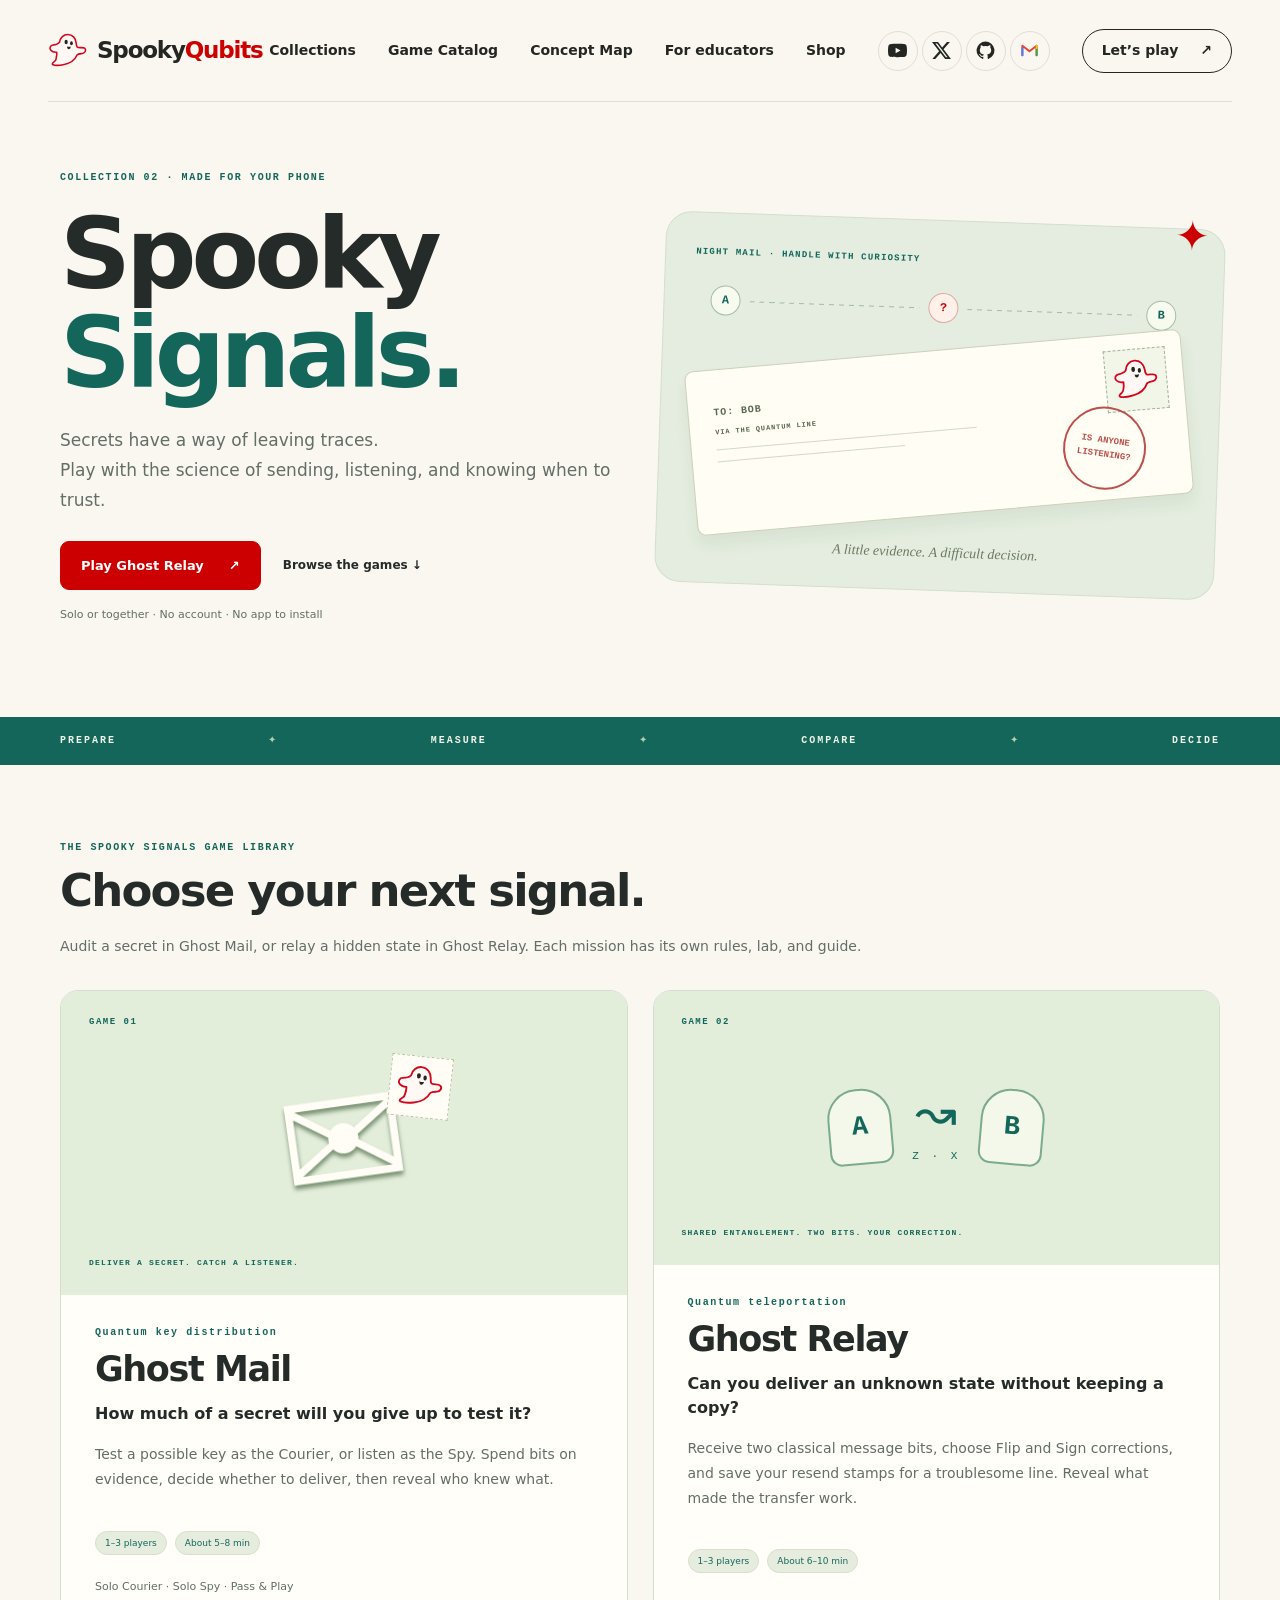
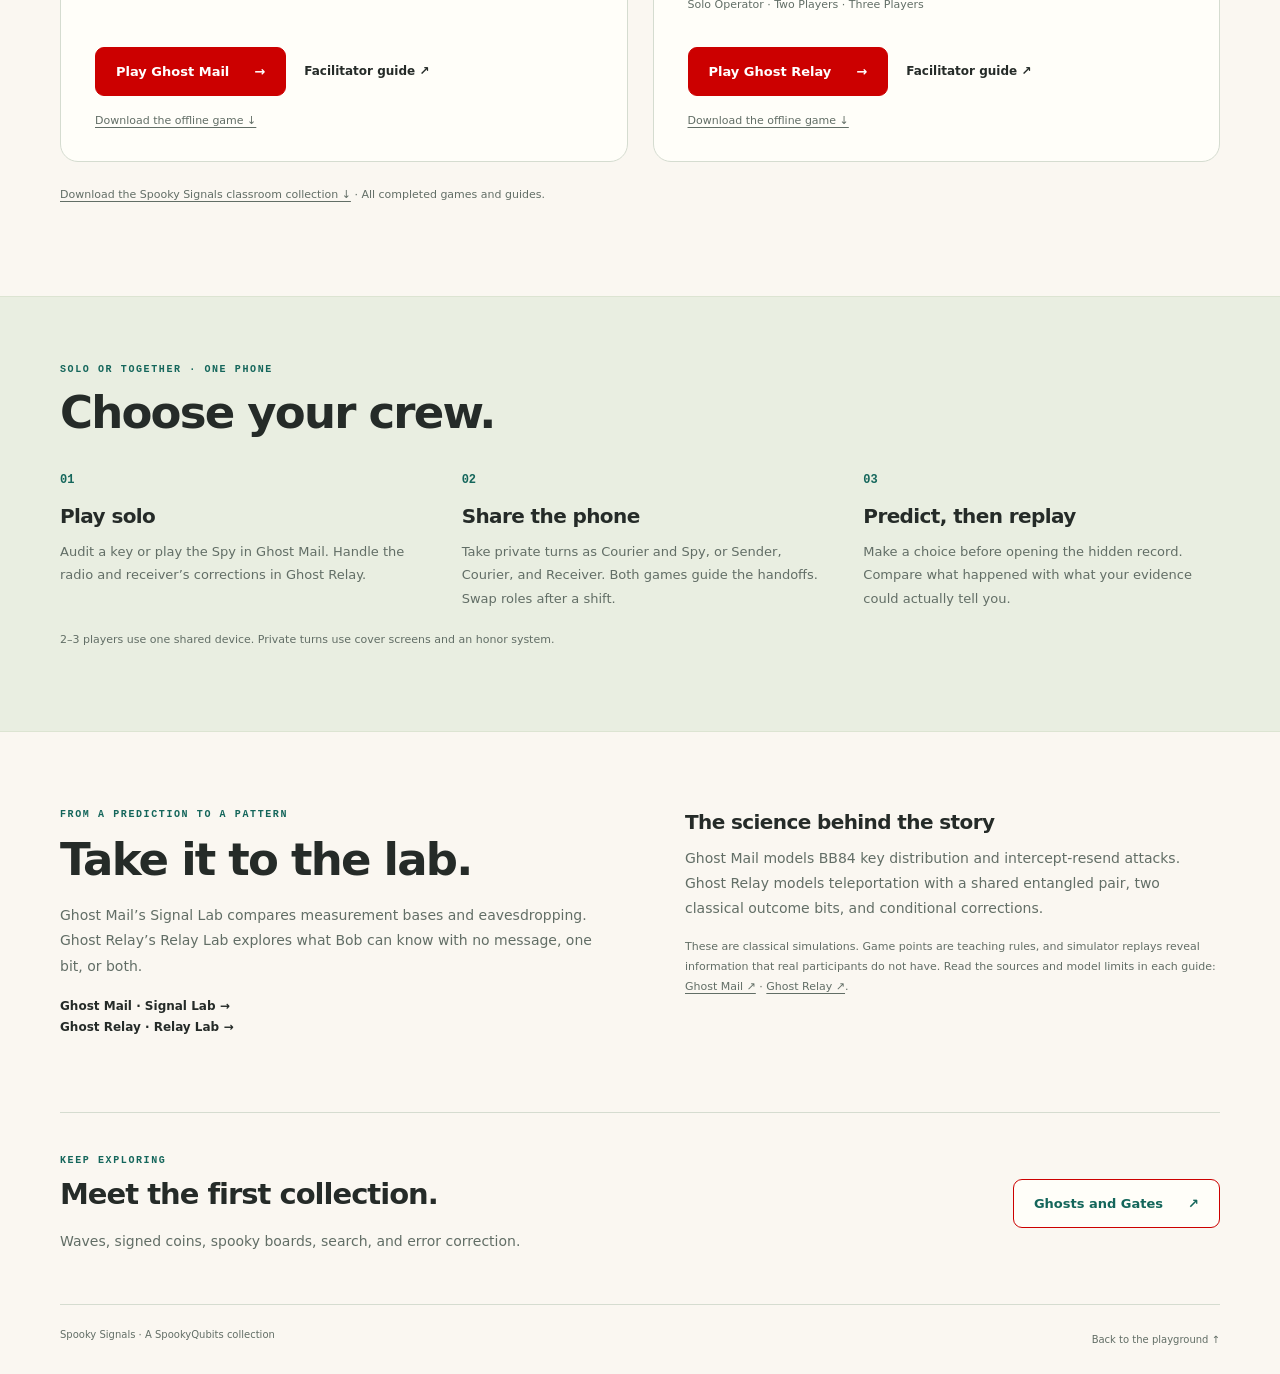
==== commit db32be04: "Add Shop to the collection header" ====
--- a/index.html
+++ b/index.html
@@ -94,7 +94,8 @@
       <a href="https://spookyqubits.com/#collections">Collections</a>
       <a href="https://spookyqubits.com/game-catalog.html">Game Catalog</a>
       <a href="https://spookyqubits.com/concepts.html">Concept Map</a>
-      <a href="https://spookyqubits.com/#classroom">For educators</a>
+      <a href="https://spookyqubits.com/educators.html">For educators</a>
+      <a href="https://spookyqubits-shop.fourthwall.com/">Shop</a>
       <span class="sq-social-links" aria-label="Connect"><a href="https://www.youtube.com/@SpookyQubits" aria-label="YouTube" target="_blank" rel="noopener noreferrer"><svg viewBox="0 0 24 24" aria-hidden="true"><path d="M23.5 6.2a3 3 0 0 0-2.1-2.1C19.5 3.6 12 3.6 12 3.6s-7.5 0-9.4.5A3 3 0 0 0 .5 6.2 31.3 31.3 0 0 0 0 12c0 1.9.2 3.9.5 5.8a3 3 0 0 0 2.1 2.1c1.9.5 9.4.5 9.4.5s7.5 0 9.4-.5a3 3 0 0 0 2.1-2.1c.3-1.9.5-3.9.5-5.8s-.2-3.9-.5-5.8ZM9.6 15.6V8.4l6.2 3.6-6.2 3.6Z"/></svg></a><a href="https://x.com/SpookyQubits" aria-label="X" target="_blank" rel="noopener noreferrer"><svg viewBox="0 0 24 24" aria-hidden="true"><path d="M18.9 1.2h3.7l-8 9.2L24 22.8h-7.4l-5.8-7.6-6.7 7.6H.4l8.6-9.9L0 1.2h7.6l5.2 6.9 6.1-6.9Zm-1.3 19.4h2L6.5 3.2H4.3l13.3 17.4Z"/></svg></a><a href="https://github.com/spookyqubits" aria-label="GitHub" title="GitHub" target="_blank" rel="noopener noreferrer"><svg viewBox="0 0 24 24" aria-hidden="true"><path d="M12 .75a11.25 11.25 0 0 0-3.56 21.92c.56.1.77-.24.77-.54v-2.1c-3.13.68-3.79-1.33-3.79-1.33-.51-1.3-1.25-1.64-1.25-1.64-1.02-.7.08-.69.08-.69 1.13.08 1.73 1.16 1.73 1.16 1 1.72 2.63 1.22 3.27.93.1-.72.39-1.22.7-1.5-2.5-.28-5.13-1.25-5.13-5.56 0-1.23.44-2.24 1.16-3.03-.12-.28-.5-1.43.11-2.98 0 0 .95-.3 3.1 1.16a10.8 10.8 0 0 1 5.64 0c2.15-1.46 3.09-1.16 3.09-1.16.62 1.55.23 2.7.11 2.98.72.79 1.16 1.8 1.16 3.03 0 4.32-2.64 5.27-5.15 5.55.4.35.76 1.03.76 2.08v3.1c0 .3.21.65.78.54A11.25 11.25 0 0 0 12 .75Z"/></svg></a><a href="mailto:spookyqubits@gmail.com" aria-label="Contact us by email" title="Contact us"><svg viewBox="0 0 24 24" aria-hidden="true"><path d="M3 18V6l9 7 9-7v12" fill="none" stroke="#ea4335" stroke-width="2.5" stroke-linecap="round" stroke-linejoin="round"/><path d="M3 9v9" fill="none" stroke="#4285f4" stroke-width="2.5" stroke-linecap="round"/><path d="M21 9v9" fill="none" stroke="#34a853" stroke-width="2.5" stroke-linecap="round"/><path d="M21 6v3" fill="none" stroke="#fbbc04" stroke-width="2.5" stroke-linecap="round"/></svg></a></span>
       <a class="sq-nav-cta" href="https://spookyqubits.com/#collections">Let’s play <span aria-hidden="true">↗</span></a>
     </nav>
